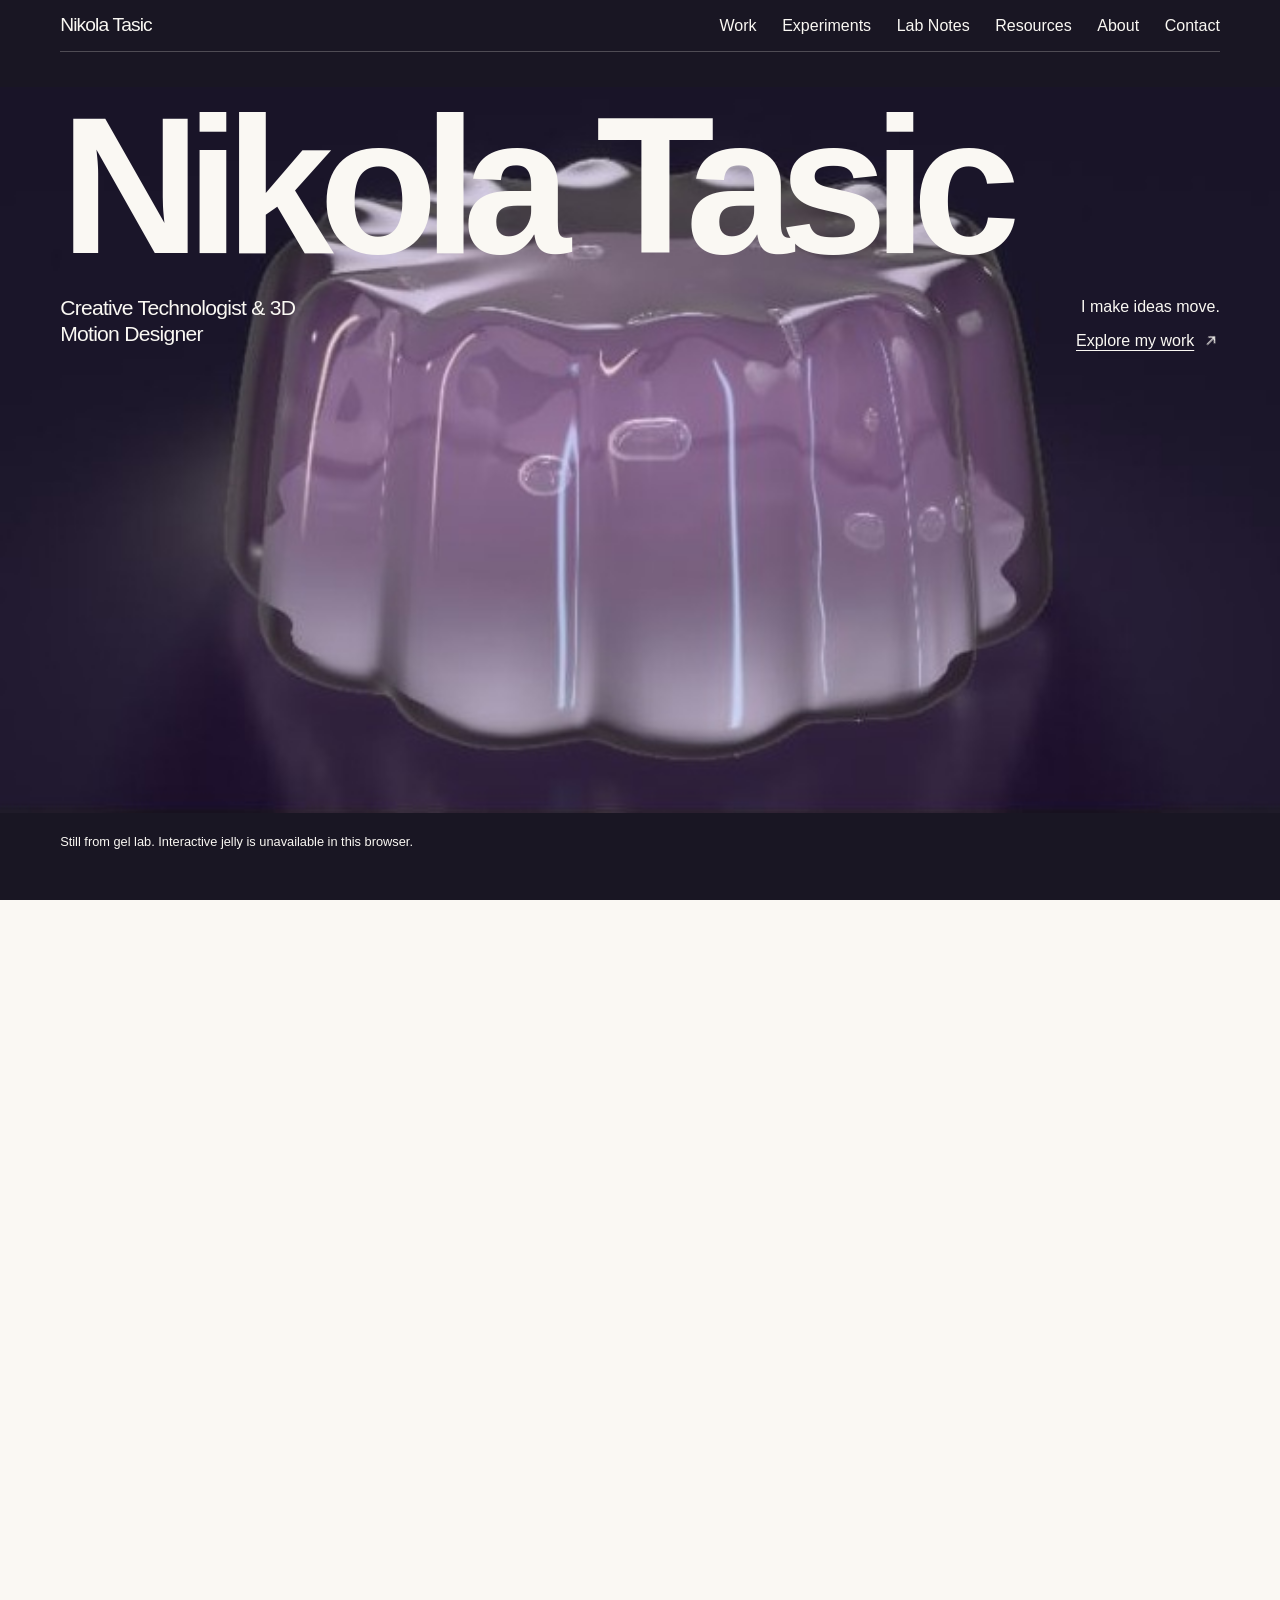
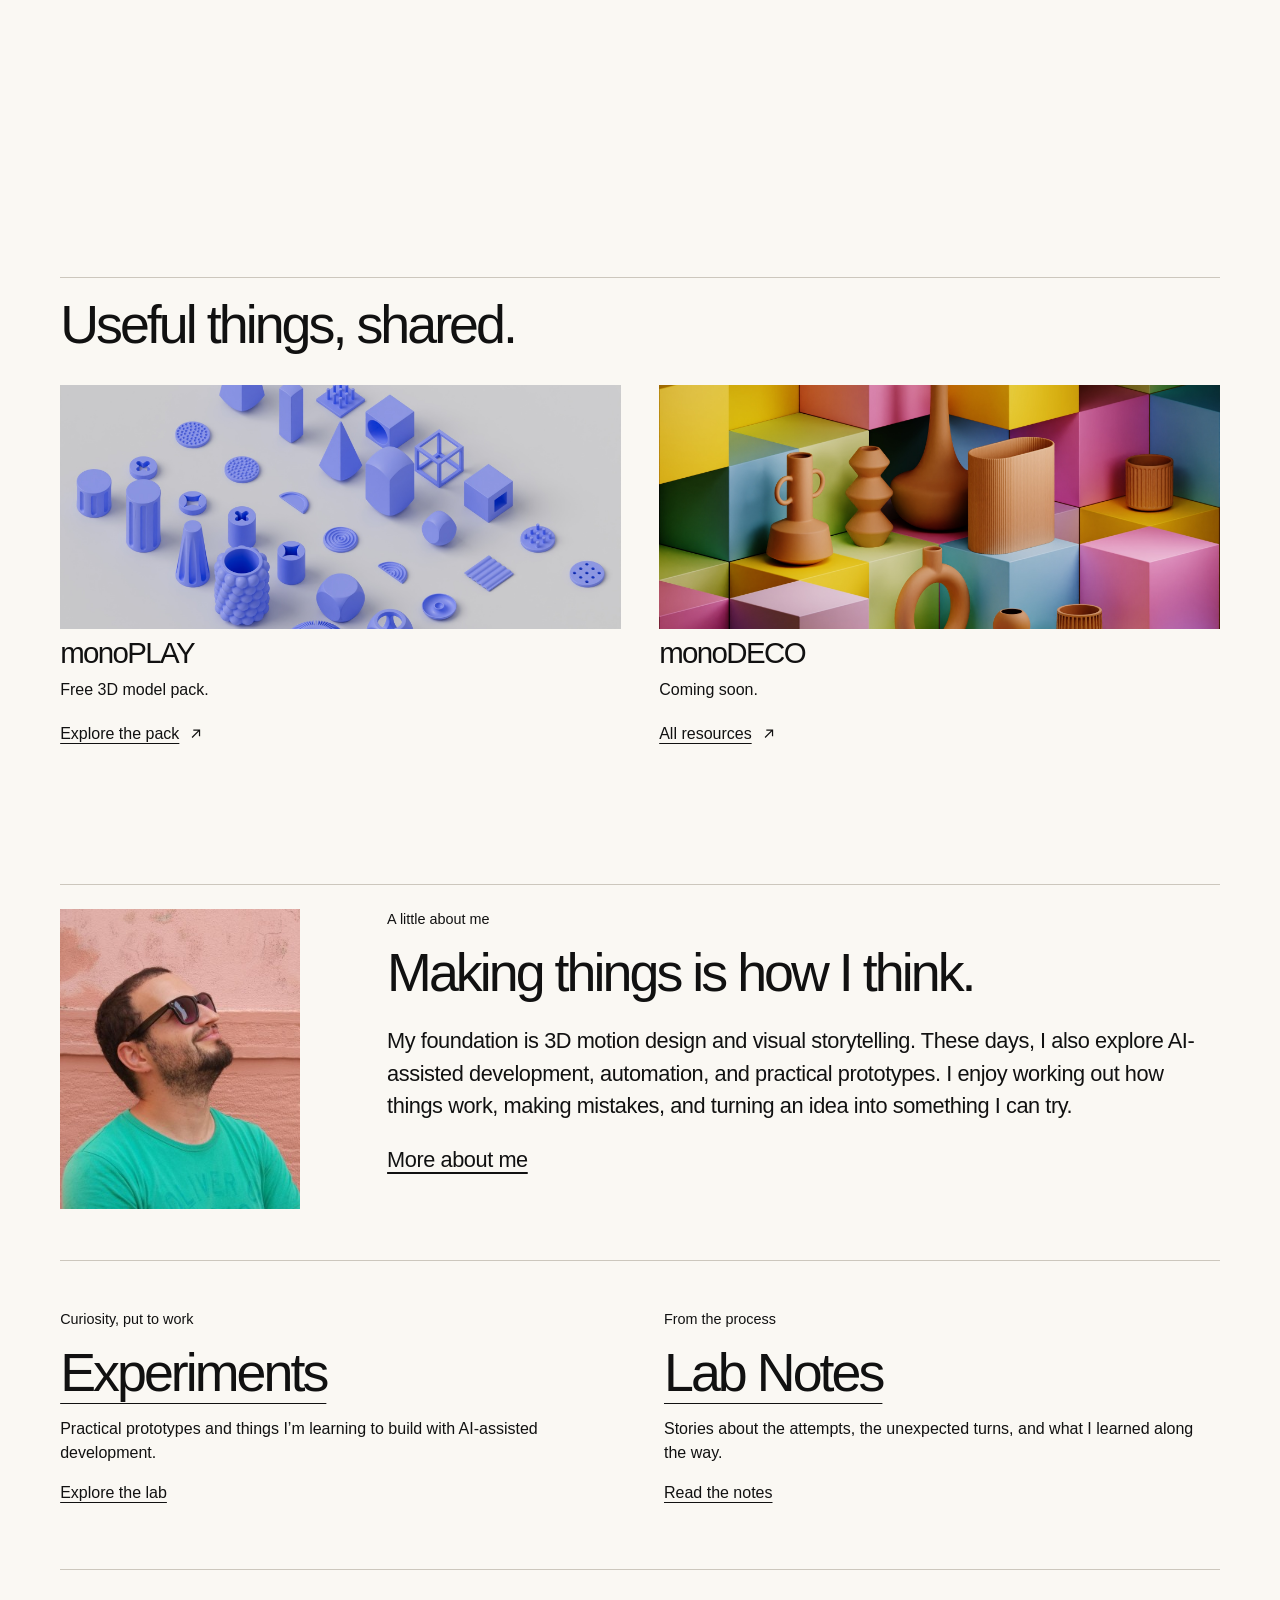
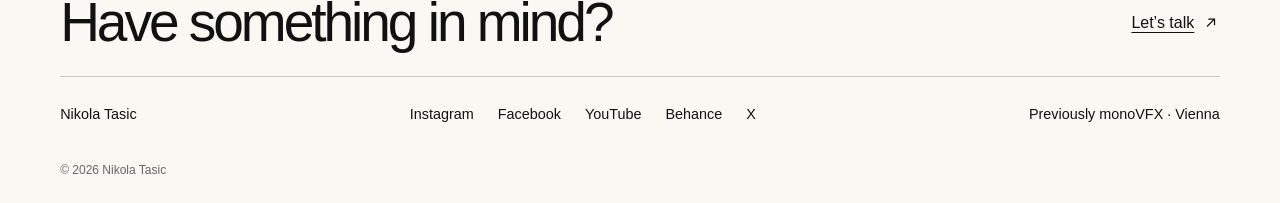
==== index.html @ a37f529b "Initial unpublished personal website preview" ====
<!DOCTYPE html><html lang="en"><head><meta name="robots" content="noindex,nofollow,noarchive"><meta charset="UTF-8"><meta name="viewport" content="width=device-width"><meta name="description" content="Nikola Tasic combines 3D motion design with creative technology, AI-assisted experiments, and useful tools. Previously monoVFX."><meta name="generator" content="Astro v7.1.6"><meta name="theme-color" content="#faf8f3"><link rel="icon" href="/favicon.svg" type="image/svg+xml"><meta property="og:title" content="Nikola Tasic — Creative Technologist &amp; 3D Motion Designer"><meta property="og:description" content="Nikola Tasic combines 3D motion design with creative technology, AI-assisted experiments, and useful tools. Previously monoVFX."><meta property="og:type" content="website"><meta property="og:site_name" content="Nikola Tasic"><meta name="twitter:card" content="summary"><title>Nikola Tasic — Creative Technologist &amp; 3D Motion Designer</title><link rel="stylesheet" href="/_astro/BaseLayout.BjrDxfSE.css"></head><body><a class="skip-link" href="#main-content">Skip to content</a><header class="site-header site-header--overlay"><a class="site-logo" href="/" aria-label="Nikola Tasic home">Nikola Tasic</a><nav class="desktop-nav" aria-label="Primary navigation"><a href="/projects/">Work</a><a href="/experiments/">Experiments</a><a href="/lab-notes/">Lab Notes</a><a href="/free-stuff/">Resources</a><a href="/about/">About</a><a href="/contact/">Contact</a></nav><details class="mobile-nav"><summary><span>Menu</span><span class="mobile-nav__icon" aria-hidden="true"></span></summary><nav aria-label="Mobile navigation"><a href="/projects/">Work</a><a href="/experiments/">Experiments</a><a href="/lab-notes/">Lab Notes</a><a href="/free-stuff/">Resources</a><a href="/about/">About</a><a href="/contact/">Contact</a></nav></details></header><main id="main-content"><section class="hero hero--light hero--jelly-story" aria-label="Introduction and selected work" data-carousel><div class="hero__slides" aria-live="polite"><article class="jelly-story" data-jelly-story data-slide><div class="jelly-story__frame" data-story-frame><div class="jelly" data-jelly data-state="waiting" data-shape="fluted" data-color="lilac"><div class="jelly__stage" data-jelly-stage><img class="jelly__poster" src="/jelly/fluted-poster.jpg" width="960" height="540" alt="Translucent lilac fluted jelly with air bubbles from my gel lab experiment"><canvas tabindex="0" role="group" aria-label="Interactive jelly. Drag the jelly to stretch; drag the background to rotate. Arrow keys rotate, W wobbles, R resets." aria-describedby="jelly-instructions"></canvas><p class="jelly__caption" aria-hidden="true">Soft studies <span>01 / <span data-jelly-name>Fluted</span></span></p><p class="jelly__hint" id="jelly-instructions">Pull to stretch. Let go to wobble.</p><p class="jelly__loading" data-jelly-loading>Preparing something soft…</p></div><p class="jelly__availability" data-jelly-availability hidden>Still from gel lab. Interactive jelly is unavailable in this browser.</p><div class="jelly__toolbar" data-jelly-toolbar hidden><div class="jelly__shapes" role="group" aria-label="Jelly shape"><span class="jelly__label">Shape</span><div><button type="button" data-jelly-shape="fluted" aria-label="Fluted jelly shape" aria-pressed="true">Fluted</button><button type="button" data-jelly-shape="bloom" aria-label="Bloom jelly shape" aria-pressed="false">Bloom</button><button type="button" data-jelly-shape="dome" aria-label="Dome jelly shape" aria-pressed="false">Dome</button><button type="button" data-jelly-shape="pillow" aria-label="Pillow jelly shape" aria-pressed="false">Pillow</button><button type="button" data-jelly-shape="pebble" aria-label="Pebble jelly shape" aria-pressed="false">Pebble</button><button type="button" data-jelly-shape="twist" aria-label="Twist jelly shape" aria-pressed="false">Twist</button></div></div><div class="jelly__colors" role="group" aria-label="Jelly color"><span class="jelly__label">Color <span data-jelly-color-name>Lilac</span></span><div><button type="button" data-jelly-color="lilac" title="Lilac" aria-label="Lilac jelly color" aria-pressed="true"><span style="--jelly-color:#b49ad8" aria-hidden="true"></span></button><button type="button" data-jelly-color="apricot" title="Apricot" aria-label="Apricot jelly color" aria-pressed="false"><span style="--jelly-color:#f7b58b" aria-hidden="true"></span></button><button type="button" data-jelly-color="mint" title="Mint" aria-label="Mint jelly color" aria-pressed="false"><span style="--jelly-color:#8bd3b0" aria-hidden="true"></span></button><button type="button" data-jelly-color="rose" title="Rose" aria-label="Rose jelly color" aria-pressed="false"><span style="--jelly-color:#e999b3" aria-hidden="true"></span></button><button type="button" data-jelly-color="cobalt" title="Cobalt" aria-label="Cobalt jelly color" aria-pressed="false"><span style="--jelly-color:#7699ed" aria-hidden="true"></span></button><button type="button" data-jelly-color="amber" title="Amber" aria-label="Amber jelly color" aria-pressed="false"><span style="--jelly-color:#e7bd66" aria-hidden="true"></span></button><button type="button" data-jelly-color="aqua" title="Aqua" aria-label="Aqua jelly color" aria-pressed="false"><span style="--jelly-color:#76cdd7" aria-hidden="true"></span></button><button type="button" data-jelly-color="pearl" title="Pearl" aria-label="Pearl jelly color" aria-pressed="false"><span style="--jelly-color:#e4ddd2" aria-hidden="true"></span></button></div></div><div class="jelly__actions" role="group" aria-label="Jelly movement"><button type="button" data-jelly-wobble>Wobble <span aria-hidden="true">↝</span></button><button type="button" data-jelly-reset>Reset</button></div></div><p class="visually-hidden" role="status" aria-live="polite" data-jelly-status>Loading the interactive jelly study.</p><noscript><p class="jelly__fallback-note">A still from my gel lab. Enable JavaScript to play with the jelly.</p></noscript></div><script type="module" src="/_astro/HeroJelly.astro_astro_type_script_index_0_lang.C4QUhvl6.js"></script><div class="jelly-story__opening" data-story-opening><h1>Nikola Tasic</h1><div class="jelly-story__introduction"><p>Creative Technologist &amp; 3D Motion Designer</p><div><p>I make ideas move.</p><a class="button-link button-link--text" href="/projects/"><span>Explore my work</span><svg aria-hidden="true" viewBox="0 0 20 20"><path d="M4 10h11M11 5l5 5-5 5"></path></svg></a></div></div></div><p class="jelly-story__cue" aria-hidden="true">Pull to stretch <span>Scroll to explore ↓</span></p><div class="jelly-story__dock" data-story-dock aria-hidden="true"></div><div class="jelly-story__description" data-story-description id="jelly-experiment"><p class="eyebrow">01 / Selected experiment</p><h2>gel lab.</h2><p class="jelly-story__body">A browser experiment in soft-body physics, translucent materials and light. Pull the surface and let it settle. Six shapes, eight colors, and a little room to play.</p><p class="jelly-story__details">6 shapes <span>8 colors</span> <span>Made to be played with</span></p></div></div></article><script type="module">var e=e=>Math.max(0,Math.min(1,e)),t=(e,t,n)=>e+(t-e)*n;function n(){document.querySelectorAll(`[data-jelly-story]`).forEach(n=>{let r=n.querySelector(`[data-story-frame]`),i=n.querySelector(`[data-story-dock]`),a=n.querySelector(`[data-story-opening]`),o=n.querySelector(`[data-story-description]`),s=n.querySelector(`[data-jelly-toolbar]`);if(!r||!i||!a||!o||!s)return;let c=matchMedia(`(prefers-reduced-motion: reduce)`),l=new AbortController,u=0,d=()=>{u=0;let l=!c.matches;if(n.dataset.scrollStory=l?`on`:`off`,!l){n.removeAttribute(`style`),a.inert=!1,o.inert=!1,s.inert=!1,n.dataset.progress=`0.000`;return}let d=r.clientWidth,f=r.clientHeight;if(!d||!f)return;let p=e(-n.getBoundingClientRect().top/Math.max(1,n.offsetHeight-f)),m=p*p*(3-2*p),h=i.getBoundingClientRect(),g=r.getBoundingClientRect(),_=h.width/d,v=Math.max(0,(f-h.height/_)/2),y=Math.min(h.height,f*_),b=h.left-g.left,x=h.top-g.top+(h.height-y)/2-v*_;n.style.setProperty(`--story-x`,`${b*m}px`),n.style.setProperty(`--story-y`,`${x*m}px`),n.style.setProperty(`--story-scale`,String(t(1,_,m))),n.style.setProperty(`--story-crop`,`${v*m}px`),n.style.setProperty(`--story-opening`,String(e(1-p*3))),n.style.setProperty(`--story-copy`,String(e((p-.76)/.2)));let S=p<.2?1-p/.2:e((p-.78)/.22);n.style.setProperty(`--story-controls`,String(S)),n.style.setProperty(`--story-ui`,p>.7?`#111111`:`#faf8f3`);let C=Math.max(0,h.left-g.left),w=d-2*C;n.style.setProperty(`--story-controls-x`,`${C}px`),n.style.setProperty(`--story-controls-width`,`${t(w,h.width,m)}px`);let T=s.offsetHeight||72,E=h.top-g.top+y+14;n.style.setProperty(`--story-controls-y`,`${t(f-T-20,E,m)}px`),n.style.setProperty(`--story-note-y`,`${t(f-80,E,m)}px`),a.inert=p>.28,o.inert=p<.94,s.inert=S<.15,n.dataset.progress=p.toFixed(3)},f=()=>{u||=requestAnimationFrame(d)};addEventListener(`scroll`,f,{passive:!0,signal:l.signal}),addEventListener(`resize`,f,{passive:!0,signal:l.signal}),c.addEventListener(`change`,f,{signal:l.signal});let p=new ResizeObserver(f);p.observe(s),p.observe(r),addEventListener(`pagehide`,()=>{cancelAnimationFrame(u),p.disconnect(),l.abort()},{once:!0}),d()})}n();</script></div></section><script type="module">document.querySelectorAll(`[data-carousel]`).forEach(e=>{let t=[...e.querySelectorAll(`[data-slide]`)],n=e.querySelector(`[data-current]`),r=0,i=e=>{r=(e+t.length)%t.length,t.forEach((e,t)=>{e.hidden=t!==r}),n&&(n.textContent=String(r+1))};e.querySelector(`[data-prev]`)?.addEventListener(`click`,()=>i(r-1)),e.querySelector(`[data-next]`)?.addEventListener(`click`,()=>i(r+1))});</script><section class="section-frame section-frame--standard surface-default modular-grid-section" aria-labelledby="grid-useful-things-shared-"><div class="section-inner section-inner--wide"><header class="section-heading reveal"><div><h2 id="grid-useful-things-shared-">Useful things, shared.</h2></div></header><div class="modular-grid modular-grid--two_equal"><div class="modular-grid__column reveal" data-column="1"><figure class="module module-image ratio-landscape"><img src="/uploads/monovfx/monoplay-index.jpg" alt="Blue monoPLAY 3D objects arranged on a light background" loading="lazy" decoding="async"></figure><div class="module module-heading align-left"><h3>monoPLAY</h3></div><div class="module rich-text"><p>Free 3D model pack.</p>
</div><div class="module module-button"><a class="button-link button-link--text" href="/monoplay/"><span>Explore the pack</span><svg aria-hidden="true" viewBox="0 0 20 20"><path d="M4 10h11M11 5l5 5-5 5"></path></svg></a></div></div><div class="modular-grid__column reveal" data-column="2"><figure class="module module-image ratio-landscape"><img src="/uploads/monovfx/monodeco-hero.jpg" alt="Colorful monoDECO vessels arranged on geometric blocks" loading="lazy" decoding="async"></figure><div class="module module-heading align-left"><h3>monoDECO</h3></div><div class="module rich-text"><p>Coming soon.</p>
</div><div class="module module-button"><a class="button-link button-link--text" href="/free-stuff/"><span>All resources</span><svg aria-hidden="true" viewBox="0 0 20 20"><path d="M4 10h11M11 5l5 5-5 5"></path></svg></a></div></div></div></div></section><section class="section-frame section-frame--small surface-default text-image text-image--left" aria-labelledby="text-image-making-things-is-how-i-think-"><div class="section-inner section-inner--wide"><div class="text-image__media reveal"><img src="/uploads/monovfx/nikola-tasic.jpg" alt="Nikola Tasic in sunglasses and a green shirt" loading="lazy" decoding="async"></div><div class="text-image__copy reveal"><p class="eyebrow">A little about me</p><h2 id="text-image-making-things-is-how-i-think-">Making things is how I think.</h2><div class="rich-text rich-text--large"><p>My foundation is 3D motion design and visual storytelling. These days, I also explore AI-assisted development, automation, and practical prototypes. I enjoy working out how things work, making mistakes, and turning an idea into something I can try.</p>
<p><a href="/about/">More about me</a></p>
</div></div></div></section><section class="home-lab" aria-label="Experiments and writing"><div><p class="eyebrow">Curiosity, put to work</p><h2><a href="/experiments/">Experiments</a></h2><p>Practical prototypes and things I’m learning to build with AI-assisted development.</p><a class="text-link" href="/experiments/">Explore the lab</a></div><div><p class="eyebrow">From the process</p><h2><a href="/lab-notes/">Lab Notes</a></h2><p>Stories about the attempts, the unexpected turns, and what I learned along the way.</p><a class="text-link" href="/lab-notes/">Read the notes</a></div></section></main><footer class="site-footer"><div class="site-footer__invitation"><h2>Have something in mind?</h2><a class="button-link button-link--text" href="/contact/"><span>Let’s talk</span><svg aria-hidden="true" viewBox="0 0 20 20"><path d="M4 10h11M11 5l5 5-5 5"></path></svg></a></div><div class="site-footer__main"><a class="site-footer__mark" href="/">Nikola Tasic</a><nav class="social-links social-links--compact" aria-label="Social media"><a href="https://www.instagram.com/monovfx/" target="_blank" rel="noreferrer" aria-label="Instagram" title="Instagram"><svg viewBox="0 0 24 24" aria-hidden="true"><path d="M7.0301.084c-1.2768.0602-2.1487.264-2.911.5634-.7888.3075-1.4575.72-2.1228 1.3877-.6652.6677-1.075 1.3368-1.3802 2.127-.2954.7638-.4956 1.6365-.552 2.914-.0564 1.2775-.0689 1.6882-.0626 4.947.0062 3.2586.0206 3.6671.0825 4.9473.061 1.2765.264 2.1482.5635 2.9107.308.7889.72 1.4573 1.388 2.1228.6679.6655 1.3365 1.0743 2.1285 1.38.7632.295 1.6361.4961 2.9134.552 1.2773.056 1.6884.069 4.9462.0627 3.2578-.0062 3.668-.0207 4.9478-.0814 1.28-.0607 2.147-.2652 2.9098-.5633.7889-.3086 1.4578-.72 2.1228-1.3881.665-.6682 1.0745-1.3378 1.3795-2.1284.2957-.7632.4966-1.636.552-2.9124.056-1.2809.0692-1.6898.063-4.948-.0063-3.2583-.021-3.6668-.0817-4.9465-.0607-1.2797-.264-2.1487-.5633-2.9117-.3084-.7889-.72-1.4568-1.3876-2.1228C21.2982 1.33 20.628.9208 19.8378.6165 19.074.321 18.2017.1197 16.9244.0645 15.6471.0093 15.236-.005 11.977.0014 8.718.0076 8.31.0215 7.0301.0839m.1402 21.6932c-1.17-.0509-1.8053-.2453-2.2287-.408-.5606-.216-.96-.4771-1.3819-.895-.422-.4178-.6811-.8186-.9-1.378-.1644-.4234-.3624-1.058-.4171-2.228-.0595-1.2645-.072-1.6442-.079-4.848-.007-3.2037.0053-3.583.0607-4.848.05-1.169.2456-1.805.408-2.2282.216-.5613.4762-.96.895-1.3816.4188-.4217.8184-.6814 1.3783-.9003.423-.1651 1.0575-.3614 2.227-.4171 1.2655-.06 1.6447-.072 4.848-.079 3.2033-.007 3.5835.005 4.8495.0608 1.169.0508 1.8053.2445 2.228.408.5608.216.96.4754 1.3816.895.4217.4194.6816.8176.9005 1.3787.1653.4217.3617 1.056.4169 2.2263.0602 1.2655.0739 1.645.0796 4.848.0058 3.203-.0055 3.5834-.061 4.848-.051 1.17-.245 1.8055-.408 2.2294-.216.5604-.4763.96-.8954 1.3814-.419.4215-.8181.6811-1.3783.9-.4224.1649-1.0577.3617-2.2262.4174-1.2656.0595-1.6448.072-4.8493.079-3.2045.007-3.5825-.006-4.848-.0608M16.953 5.5864A1.44 1.44 0 1 0 18.39 4.144a1.44 1.44 0 0 0-1.437 1.4424M5.8385 12.012c.0067 3.4032 2.7706 6.1557 6.173 6.1493 3.4026-.0065 6.157-2.7701 6.1506-6.1733-.0065-3.4032-2.771-6.1565-6.174-6.1498-3.403.0067-6.156 2.771-6.1496 6.1738M8 12.0077a4 4 0 1 1 4.008 3.9921A3.9996 3.9996 0 0 1 8 12.0077"></path></svg><span>Instagram</span></a><a href="https://www.facebook.com/monovfx/" target="_blank" rel="noreferrer" aria-label="Facebook" title="Facebook"><svg viewBox="0 0 24 24" aria-hidden="true"><path d="M9.101 23.691v-7.98H6.627v-3.667h2.474v-1.58c0-4.085 1.848-5.978 5.858-5.978.401 0 .955.042 1.468.103a8.68 8.68 0 0 1 1.141.195v3.325a8.623 8.623 0 0 0-.653-.036 26.805 26.805 0 0 0-.733-.009c-.707 0-1.259.096-1.675.309a1.686 1.686 0 0 0-.679.622c-.258.42-.374.995-.374 1.752v1.297h3.919l-.386 2.103-.287 1.564h-3.246v8.245C19.396 23.238 24 18.179 24 12.044c0-6.627-5.373-12-12-12s-12 5.373-12 12c0 5.628 3.874 10.35 9.101 11.647Z"></path></svg><span>Facebook</span></a><a href="https://www.youtube.com/user/monovfx/" target="_blank" rel="noreferrer" aria-label="YouTube" title="YouTube"><svg viewBox="0 0 24 24" aria-hidden="true"><path d="M23.498 6.186a3.016 3.016 0 0 0-2.122-2.136C19.505 3.545 12 3.545 12 3.545s-7.505 0-9.377.505A3.017 3.017 0 0 0 .502 6.186C0 8.07 0 12 0 12s0 3.93.502 5.814a3.016 3.016 0 0 0 2.122 2.136c1.871.505 9.376.505 9.376.505s7.505 0 9.377-.505a3.015 3.015 0 0 0 2.122-2.136C24 15.93 24 12 24 12s0-3.93-.502-5.814zM9.545 15.568V8.432L15.818 12l-6.273 3.568z"></path></svg><span>YouTube</span></a><a href="https://www.behance.net/monovfx" target="_blank" rel="noreferrer" aria-label="Behance" title="Behance"><svg viewBox="0 0 24 24" aria-hidden="true"><path d="M16.969 16.927a2.561 2.561 0 0 0 1.901.677 2.501 2.501 0 0 0 1.531-.475c.362-.235.636-.584.779-.99h2.585a5.091 5.091 0 0 1-1.9 2.896 5.292 5.292 0 0 1-3.091.88 5.839 5.839 0 0 1-2.284-.433 4.871 4.871 0 0 1-1.723-1.211 5.657 5.657 0 0 1-1.08-1.874 7.057 7.057 0 0 1-.383-2.393c-.005-.8.129-1.595.396-2.349a5.313 5.313 0 0 1 5.088-3.604 4.87 4.87 0 0 1 2.376.563c.661.362 1.231.87 1.668 1.485a6.2 6.2 0 0 1 .943 2.133c.194.821.263 1.666.205 2.508h-7.699c-.063.79.184 1.574.688 2.187ZM6.947 4.084a8.065 8.065 0 0 1 1.928.198 4.29 4.29 0 0 1 1.49.638c.418.303.748.711.958 1.182.241.579.357 1.203.341 1.83a3.506 3.506 0 0 1-.506 1.961 3.726 3.726 0 0 1-1.503 1.287 3.588 3.588 0 0 1 2.027 1.437c.464.747.697 1.615.67 2.494a4.593 4.593 0 0 1-.423 2.032 3.945 3.945 0 0 1-1.163 1.413 5.114 5.114 0 0 1-1.683.807 7.135 7.135 0 0 1-1.928.259H0V4.084h6.947Zm-.235 12.9c.308.004.616-.029.916-.099a2.18 2.18 0 0 0 .766-.332c.228-.158.411-.371.534-.619.142-.317.208-.663.191-1.009a2.08 2.08 0 0 0-.642-1.715 2.618 2.618 0 0 0-1.696-.505h-3.54v4.279h3.471Zm13.635-5.967a2.13 2.13 0 0 0-1.654-.619 2.336 2.336 0 0 0-1.163.259 2.474 2.474 0 0 0-.738.62 2.359 2.359 0 0 0-.396.792c-.074.239-.12.485-.137.734h4.769a3.239 3.239 0 0 0-.679-1.785l-.002-.001Zm-13.813-.648a2.254 2.254 0 0 0 1.423-.433c.399-.355.607-.88.56-1.413a1.916 1.916 0 0 0-.178-.891 1.298 1.298 0 0 0-.495-.533 1.851 1.851 0 0 0-.711-.274 3.966 3.966 0 0 0-.835-.073H3.241v3.631h3.293v-.014ZM21.62 5.122h-5.976v1.527h5.976V5.122Z"></path></svg><span>Behance</span></a><a href="https://twitter.com/monovfx" target="_blank" rel="noreferrer" aria-label="X" title="X"><svg viewBox="0 0 24 24" aria-hidden="true"><path d="M14.234 10.162 22.977 0h-2.072l-7.591 8.824L7.251 0H.258l9.168 13.343L.258 24H2.33l8.016-9.318L16.749 24h6.993zm-2.837 3.299-.929-1.329L3.076 1.56h3.182l5.965 8.532.929 1.329 7.754 11.09h-3.182z"></path></svg><span>X</span></a></nav><p>Previously monoVFX · Vienna</p></div><p class="site-footer__credit">© 2026 Nikola Tasic</p></footer><script type="module">var e=window.matchMedia(`(prefers-reduced-motion: reduce)`).matches,t=[...document.querySelectorAll(`.reveal`)];if(e)t.forEach(e=>e.classList.add(`is-visible`));else{let e=new IntersectionObserver(t=>{t.forEach(t=>{t.isIntersecting&&(t.target.classList.add(`is-visible`),e.unobserve(t.target))})},{rootMargin:`0px 0px -8% 0px`,threshold:.12});t.forEach(t=>e.observe(t))}</script></body></html>
---- _astro/BaseLayout.BjrDxfSE.css ----
:root{--ink:#111;--paper:#faf8f3;--soft:#f0ede6;--line:#ccc7bd;--blue:#111;--blue-deep:#191919;--sky:#496a8a;--charcoal:#191919;--charcoal-deep:#111;--gutter:clamp(1.25rem, 4.7vw, 5.5rem);--wide:100rem;--contained:80rem;--header-height:3.25rem;--font-display:Arial, Helvetica, sans-serif;--font-body:Arial, Helvetica, sans-serif}*,:before,:after{box-sizing:border-box}html{color:var(--ink);background:var(--paper);font-family:var(--font-body);scroll-behavior:smooth}body{background:var(--paper);min-width:20rem;margin:0;font-size:1rem;line-height:1.5}main{overflow:clip}img,svg{max-width:100%;display:block}img{width:100%}a{color:inherit;text-underline-offset:.22em;text-decoration-thickness:1px}button,input,textarea{font:inherit}button,summary,a{-webkit-tap-highlight-color:transparent}:focus-visible{outline:2px solid var(--sky);outline-offset:5px}::selection{color:#fff;background:#333}h1,h2,h3,p,figure,blockquote,dl,dd{margin:0}h1,h2,h3{color:inherit;font-family:var(--font-display);letter-spacing:-.055em;font-weight:400;line-height:1.04}h1{font-size:clamp(3rem,7vw,7.5rem)}h2{font-size:clamp(2.2rem,4.2vw,4.5rem)}h3{font-size:clamp(1.5rem,2.3vw,2.5rem)}.eyebrow{color:inherit;letter-spacing:0;font-size:.9rem;font-weight:400;line-height:1.4}.visually-hidden{clip:rect(0,0,0,0)!important;white-space:nowrap!important;border:0!important;width:1px!important;height:1px!important;padding:0!important;position:absolute!important;overflow:hidden!important}.skip-link{z-index:100;color:#fff;background:var(--ink);padding:.65rem 1rem;position:fixed;top:.75rem;left:.75rem;transform:translateY(-160%)}.skip-link:focus{transform:translateY(0)}.site-header{z-index:20;min-height:var(--header-height);margin-inline:var(--gutter);border-bottom:1px solid var(--line);justify-content:space-between;align-items:center;display:flex;position:relative}.site-logo{letter-spacing:-.045em;white-space:nowrap;font-size:1.2rem;text-decoration:none}.desktop-nav{gap:clamp(1rem,2vw,2.5rem);display:flex}.desktop-nav a{font-size:1rem;text-decoration:none;position:relative}.desktop-nav a:after{content:"";transform-origin:0;background:currentColor;height:1px;transition:transform .18s;position:absolute;bottom:-.2rem;left:0;right:0;transform:scaleX(0)}.desktop-nav a:hover:after,.desktop-nav a[aria-current]:after{transform:scaleX(1)}.mobile-nav{display:none}.button-link{min-height:2.75rem;color:inherit;align-items:center;gap:.5rem;font-size:1rem;text-decoration:underline;display:inline-flex}.button-link svg{fill:none;stroke:currentColor;stroke-width:1.4px;width:1.1rem;height:1.1rem;transition:transform .18s;transform:rotate(-45deg)}.button-link:hover svg{transform:translate(2px,-2px)rotate(-45deg)}.button-link--primary,.button-link--secondary{border:1px solid;padding:.65rem 1rem;text-decoration:none}.button-link--primary:hover,.button-link--secondary:hover{color:var(--paper);background:var(--ink)}.text-link{text-decoration:underline}.hero{padding:1.5rem var(--gutter) 0}.hero--dark{color:#fff;background:var(--charcoal)}.hero__slide[hidden]{display:none}.hero+.modular-grid-section{padding-block:4rem 2rem}.hero h1,.hero__title{letter-spacing:-.075em;white-space:nowrap;font-size:clamp(4rem,18.2vw,19.5rem);font-weight:700;line-height:.93;animation:.65s both name-in}.hero__intro{grid-template-columns:1.2fr .8fr;align-items:start;gap:2rem;margin-block:1.65rem 2.5rem;display:grid}.hero__occupation{letter-spacing:-.045em;max-width:29ch;font-size:clamp(1.4rem,2.65vw,2.75rem);line-height:1.2}.hero__description{max-width:36rem;font-size:1.125rem;line-height:1.5}.hero__actions{flex-wrap:wrap;gap:.7rem 1.5rem;margin-top:.5rem;display:flex}.hero__work-heading{border-top:1px solid var(--line);justify-content:space-between;padding-block:.7rem;font-size:.9rem;display:flex}.hero__image-link{display:block;overflow:hidden}.hero__work img{aspect-ratio:3.15;object-fit:contain;background:#eceeed;height:auto;transition:transform .7s cubic-bezier(.2,.6,.2,1)}.hero__image-link:hover img{transform:scale(1.025)}.hero__work figcaption{padding-top:.75rem;font-size:.95rem}.hero__controls{justify-content:end;align-items:center;gap:1.5rem;padding-top:1rem;display:flex}.hero__controls button{color:inherit;cursor:pointer;background:0 0;border:0;padding:.5rem 0;text-decoration:underline}@keyframes name-in{0%{transform:translateY(12px)}to{transform:translateY(0)}}.section-frame{position:relative}.section-frame--small{padding-block:clamp(2rem,4vw,4rem)}.section-frame--standard{padding-block:clamp(3rem,6vw,6rem)}.section-frame--large{padding-block:clamp(4rem,7vw,8rem)}.section-inner{width:min(100% - 2 * var(--gutter), var(--wide));margin-inline:auto}.section-inner--contained{max-width:var(--contained)}.section-inner--full{width:100%;max-width:none}.surface-default{background:var(--paper)}.surface-muted{background:var(--soft)}.surface-accent,.surface-dark{color:var(--paper);background:var(--charcoal)}.section-heading{border-top:1px solid var(--line);grid-template-columns:1fr auto;align-items:end;gap:2rem;margin-bottom:2rem;padding-top:1.2rem;display:grid}.section-heading .eyebrow{margin-bottom:.65rem}.section-heading>p{max-width:36rem}.text-image .section-inner{border-top:1px solid var(--line);grid-template-columns:.24fr .76fr;align-items:start;gap:clamp(2rem,5vw,6rem);padding-top:1.5rem;display:grid}.text-image--right .text-image__media{order:2}.text-image--right .section-inner{grid-template-columns:1.5fr 1fr}.text-image__media img{aspect-ratio:4/5;object-fit:cover;max-width:15rem}.text-image--right .text-image__media img{max-width:none}.text-image__copy .eyebrow{margin-bottom:1rem}.text-image__copy h2{max-width:24ch;margin-bottom:1.5rem}.text-image__copy .rich-text{letter-spacing:-.02em;max-width:52rem;font-size:clamp(1.1rem,1.7vw,1.7rem);line-height:1.5}.rich-text{gap:1rem;display:grid}.rich-text p+p{margin-top:.3rem}.rich-text strong{font-weight:500}.rich-text a{text-decoration:underline}.gallery-grid,.project-grid{grid-template-columns:repeat(2,minmax(0,1fr));gap:clamp(1.25rem,3vw,3rem);display:grid}.gallery-item__image{background:var(--soft);overflow:hidden}.gallery-item img{aspect-ratio:4/3;object-fit:cover}.gallery-item--square img{aspect-ratio:1}.gallery-item--portrait img{aspect-ratio:3/4}.gallery-item figcaption{justify-content:space-between;gap:1rem;padding-top:.7rem;font-size:.9rem;display:flex}.project-card a{text-decoration:none}.project-card__image{background:var(--soft);position:relative;overflow:hidden}.project-card__image img{aspect-ratio:1;object-fit:cover;transition:transform .55s}.project-card a:hover img{transform:scale(1.025)}.project-card__index{display:none}.project-card__meta{justify-content:space-between;gap:1rem;padding-top:1rem;display:flex}.project-card__meta h3{font-size:1.6rem}.project-card__meta p{margin-top:.35rem;font-size:.95rem}.project-card:only-child{grid-column:1/-1}.project-card:only-child .project-card__image img{aspect-ratio:2.3;object-position:center 58%}.cta-section__content{justify-items:start;gap:1.5rem;display:grid}.cta-section__content h2{max-width:20ch}.cta-section__content>p:not(.eyebrow){max-width:40rem}.cta-section.align-center .cta-section__content{text-align:center;justify-items:center}.cta-section.align-right .cta-section__content{text-align:right;justify-items:end}.modular-grid-section>.section-inner>.section-heading{grid-template-columns:1fr}.modular-grid{gap:clamp(1.5rem,3vw,3rem);display:grid}.modular-grid--one_column{grid-template-columns:1fr}.modular-grid--two_equal{grid-template-columns:repeat(2,1fr)}.modular-grid--one_third_two_thirds{grid-template-columns:1fr 2fr}.modular-grid--two_thirds_one_third{grid-template-columns:2fr 1fr}.modular-grid--three_equal{grid-template-columns:repeat(3,1fr)}.modular-grid__column{align-content:start;gap:.6rem;display:grid}.module-heading .eyebrow{margin-bottom:.6rem}.module-heading.align-center{text-align:center}.module-heading.align-right{text-align:right}.module-image img{object-fit:cover}.module-image.ratio-landscape img{aspect-ratio:2.3}.module-image.ratio-square img{aspect-ratio:1}.module-image.ratio-portrait img{aspect-ratio:3/4}.module-image figcaption{margin-top:.6rem;font-size:.9rem}.module-quote blockquote{letter-spacing:-.03em;font-size:clamp(1.5rem,3vw,3rem);line-height:1.2}.module-quote figcaption{margin-top:1rem}.social-links{flex-wrap:wrap;align-items:center;gap:1.5rem;display:flex}.social-links a{align-items:center;gap:.5rem;font-size:.9rem;text-decoration:none;display:inline-flex}.social-links a:hover{text-decoration:underline}.social-links svg{fill:currentColor;width:1rem;height:1rem}.social-links--compact a{min-height:2.75rem}.social-links--compact svg{display:none}.project-intro,.resource-intro{width:min(100% - 2 * var(--gutter), var(--wide));margin-inline:auto;padding-block:clamp(3rem,6vw,6rem)}.project-intro__top{margin-bottom:2.5rem}.project-intro__top .eyebrow{margin-bottom:1rem}.project-intro__media img{object-fit:contain;background:var(--soft);max-height:48rem}.project-intro__meta{grid-template-columns:1fr 1fr;gap:4rem;padding-top:2rem;display:grid}.project-intro__meta dl{gap:.75rem;display:grid}.project-intro__meta dl div{border-bottom:1px solid var(--line);grid-template-columns:7rem 1fr;padding-bottom:.5rem;display:grid}.project-intro__meta dt{font-weight:500}.resource-intro{grid-template-columns:1fr 1.4fr;align-items:center;gap:3rem;display:grid}.resource-intro__copy{justify-items:start;gap:1.5rem;display:grid}.resource-intro__copy h1{font-size:clamp(3rem,5vw,6rem)}.resource-intro>img{aspect-ratio:4/3;object-fit:cover}.resource-index{width:min(100% - 2 * var(--gutter), var(--wide));margin-inline:auto;padding-bottom:5rem}.resource-card{border-top:1px solid var(--line);grid-template-columns:1.3fr 1fr;align-items:center;gap:clamp(2rem,5vw,5rem);padding-block:3rem;display:grid}.resource-card__image{overflow:hidden}.resource-card__image img{aspect-ratio:16/10;object-fit:cover;transition:transform .35s}a.resource-card__image:hover img{transform:scale(1.025)}.resource-card__content{justify-items:start;gap:1rem;display:grid}.resource-card__content h2 a{text-decoration:none}.instructions{width:min(100% - 2 * var(--gutter), var(--wide));margin-inline:auto;padding-block:4rem}.instructions>h2{max-width:24ch;margin-bottom:2rem}.instructions details{border-top:1px solid var(--line);border-bottom:1px solid var(--line)}.instructions summary{cursor:pointer;justify-content:space-between;padding:1.5rem 0;font-size:1.25rem;list-style:none;display:flex}.instructions summary::-webkit-details-marker{display:none}.instructions details[open] summary span{transform:rotate(45deg)}.instructions ol{gap:3rem;margin:0;padding:1rem 0 3rem 1.5rem;display:grid}.instructions li{padding-left:.75rem}.instructions li p{max-width:55rem;margin-bottom:1.2rem}.instructions li img{object-fit:contain;width:auto;max-height:40rem}.contact-content{width:min(100% - 2 * var(--gutter), var(--wide));grid-template-columns:1fr 1fr;gap:clamp(3rem,7vw,7rem);margin-inline:auto;padding-block:clamp(4rem,8vw,8rem);display:grid}.contact-content__intro{align-content:start;gap:1.5rem;display:grid}.contact-content__intro h1{font-size:clamp(3rem,6vw,6rem)}.contact-direct{align-content:center;gap:2rem;display:grid}.contact-direct p{max-width:33rem;font-size:clamp(1.2rem,2vw,1.65rem)}.site-footer{width:min(100% - 2 * var(--gutter), var(--wide));margin-inline:auto;margin-top:1rem}.site-footer__invitation{border-top:1px solid var(--line);justify-content:space-between;align-items:center;gap:2rem;padding-block:1.5rem;display:flex}.site-footer__invitation h2{font-size:clamp(2.2rem,4.3vw,4.8rem)}.site-footer__main{border-top:1px solid var(--line);flex-wrap:wrap;justify-content:space-between;align-items:center;gap:1rem 2rem;padding-block:1rem;font-size:.9rem;display:flex}.site-footer__mark{text-decoration:none}.site-footer__credit{color:#666;padding-block:.5rem 1.5rem;font-size:.75rem}.not-found{min-height:65vh;padding:var(--gutter);text-align:center;place-content:center;gap:2rem;display:grid}.reveal{opacity:1;transform:none}.reveal.is-visible{animation:.55s both section-in}@keyframes section-in{0%{opacity:0;transform:translateY(12px)}to{opacity:1;transform:translateY(0)}}@media (width<=960px){:root{--header-height:4.25rem;--gutter:1.25rem}.desktop-nav{display:none}.mobile-nav{display:block}.mobile-nav summary{cursor:pointer;align-items:center;gap:.65rem;min-height:2.75rem;font-size:.95rem;list-style:none;display:flex}.mobile-nav summary::-webkit-details-marker{display:none}.mobile-nav__icon,.mobile-nav__icon:after{content:"";background:currentColor;width:1.1rem;height:1px;display:block}.mobile-nav__icon:after{transform:translateY(5px)}.mobile-nav nav{background:var(--paper);border-bottom:1px solid var(--line);padding:1rem 0;display:grid;position:absolute;top:100%;left:0;right:0}.mobile-nav nav a{padding:.8rem .25rem;text-decoration:none}.mobile-nav nav a[aria-current]{text-decoration:underline}.hero{padding-top:1.75rem}.hero h1,.hero__title{letter-spacing:-.07em;font-size:16.5vw}.hero__intro{grid-template-columns:1fr;gap:1.25rem;margin-block:1.5rem 2rem}.hero__occupation{max-width:23ch;font-size:clamp(1.35rem,5.9vw,2.5rem)}.hero__description{max-width:33ch;font-size:1rem}.hero__work img{aspect-ratio:4/5;object-position:center}.hero__work figcaption{max-width:31ch;font-size:.85rem}.section-heading{grid-template-columns:1fr;gap:1rem}.text-image .section-inner,.text-image--right .section-inner,.project-intro__meta,.resource-intro,.resource-card,.contact-content{grid-template-columns:1fr}.text-image__media{width:7rem}.text-image--right .text-image__media{order:-1;width:min(100%,20rem)}.text-image__copy .rich-text{font-size:1.15rem}.gallery-grid,.project-grid{grid-template-columns:1fr}.project-card:only-child .project-card__image img{aspect-ratio:4/3}.modular-grid--two_equal,.modular-grid--one_third_two_thirds,.modular-grid--two_thirds_one_third,.modular-grid--three_equal{grid-template-columns:1fr}.modular-grid{gap:2.5rem}.module-image.ratio-landscape img{aspect-ratio:16/10}.project-intro__meta,.resource-intro{gap:2rem}.resource-card{padding-block:2rem}.site-footer__invitation{flex-direction:column;align-items:start;gap:1rem}.site-footer__main{flex-direction:column;align-items:start;gap:.7rem}.site-footer__main .social-links{gap:1rem}}@media (prefers-reduced-motion:reduce){html{scroll-behavior:auto}*,:before,:after{scroll-behavior:auto!important;transition-duration:.01ms!important;animation-duration:.01ms!important}}.story-index,.story-article,.work-index{width:min(100% - 2 * var(--gutter), var(--wide));margin-inline:auto;padding-block:clamp(3rem,7vw,7rem)}.story-index>header,.work-index>header{max-width:55rem;margin-bottom:4rem}.story-index h1,.work-index h1{margin-block:1rem 1.5rem}.story-index>header>p:last-child,.work-index>header>p:last-child{max-width:40rem;font-size:clamp(1.15rem,2vw,1.55rem)}.story-list{margin:0;padding:0;list-style:none}.story-list li{border-top:1px solid var(--line);grid-template-columns:1fr 2fr;gap:2rem;padding-block:2rem;display:grid}.story-list h2{margin-bottom:1rem;font-size:clamp(1.7rem,3vw,3rem)}.story-list h2 a{text-decoration:none}.story-empty{border-top:1px solid var(--line);max-width:45rem;padding-top:2rem}.story-article{max-width:55rem}.story-article header{gap:1.5rem;margin-bottom:3rem;display:grid}.story-article h1{overflow-wrap:anywhere;font-size:clamp(2.75rem,6vw,6rem)}.story-article .rich-text{max-width:44rem;font-size:1.15rem}.home-lab{width:min(100% - 2 * var(--gutter), var(--wide));border-top:1px solid var(--line);grid-template-columns:1fr 1fr;gap:3rem;margin-inline:auto;padding-block:3rem;display:grid}.home-lab h2{margin-block:1rem}.home-lab p{max-width:37rem;margin-bottom:1rem}.archive-heading{margin-block:5rem 1.5rem;font-size:2rem}@media (width<=760px){.home-lab,.story-list li{grid-template-columns:1fr;gap:1.5rem}}.hero__slide--interactive{height:calc(100svh - var(--header-height) - 1.5rem);grid-template-rows:auto minmax(0,1fr);grid-template-columns:1.15fr .85fr;gap:.75rem 3rem;min-height:40rem;max-height:64rem;display:grid}.hero__slide--interactive h1{align-self:start;font-size:clamp(4rem,8.8vw,9rem);line-height:.94}.hero__slide--interactive .hero__intro{margin:0;padding-bottom:.75rem;display:block}.hero__slide--interactive .hero__occupation{max-width:29ch;font-size:clamp(1.25rem,1.7vw,1.65rem)}.hero__slide--interactive .hero__description{max-width:35rem;margin-top:.6rem;font-size:1rem}.hero__slide--interactive .hero__work{flex-direction:column;grid-column:1/-1;min-height:0;display:flex}.hero__slide--interactive .hero__work-heading{flex:none;align-items:center;min-height:2.75rem;padding-block:0}.hero__collection-link{align-items:center;gap:.65rem;min-height:2.75rem;font-size:.8rem;text-decoration:none;display:inline-flex}.hero__collection-link:hover{text-decoration:underline}.hero__collection-link span{transition:transform .18s}.hero__collection-link:hover span{transform:translate(2px,-2px)}.hero__slide--interactive .sculpture{flex:1;min-height:0}.hero__slide--interactive .hero__work figcaption{display:none}.sculpture{background:var(--paper);flex-direction:column;display:flex}.sculpture__stage{cursor:grab;touch-action:pan-y;isolation:isolate;flex:1;width:100%;min-height:15rem;position:relative}.sculpture__stage:after{content:"";z-index:-1;filter:blur(12px);pointer-events:none;background:#302a4321;border-radius:50%;width:9rem;height:.9rem;position:absolute;top:84%;left:calc(50% - 4.5rem)}.sculpture__stage:active{cursor:grabbing}.sculpture__stage canvas{opacity:0;width:100%;height:100%;position:absolute;inset:0}.sculpture__stage .sculpture__fallback{object-fit:contain;aspect-ratio:auto;background:0 0;width:100%;height:100%;position:absolute;inset:0}.sculpture[data-state=ready] canvas{opacity:1}.sculpture[data-state=ready] .sculpture__fallback{visibility:hidden}.sculpture__hint,.sculpture__edition{color:#625f59;pointer-events:none;font-size:.75rem;position:absolute;bottom:1rem}.sculpture__hint{align-items:center;gap:1rem;display:flex;left:0}.sculpture__hint span{font-size:1.2rem}.sculpture__edition{font-variant-numeric:tabular-nums;right:0}.sculpture:not([data-state=ready]) .sculpture__hint,.sculpture:not([data-state=ready]) .sculpture__edition{display:none}.sculpture__toolbar{border-block:1px solid var(--line);justify-content:space-between;align-items:center;gap:.5rem 1.25rem;padding-block:.45rem;display:flex}.sculpture__toolbar[hidden]{display:none}.sculpture__toolbar>div{align-items:center;gap:.5rem;display:flex}.sculpture__toolbar button{color:#716e67;cursor:pointer;background:0 0;border:0;min-width:2.75rem;min-height:2.75rem;padding:.5rem .3rem;font-size:.8rem;position:relative}.sculpture__toolbar button:after{content:"";bottom:.2rem;transform-origin:0;background:currentColor;height:1px;transition:transform .18s;position:absolute;inset-inline:.3rem;transform:scaleX(0)}.sculpture__toolbar button:hover,.sculpture__toolbar button[aria-pressed=true]{color:var(--ink)}.sculpture__toolbar button:hover:after,.sculpture__toolbar button[aria-pressed=true]:after{transform:scaleX(1)}.sculpture__choice-number{color:#716e67;font-variant-numeric:tabular-nums;margin-right:.45rem;font-size:.65rem}.sculpture__finishes button{align-items:center;gap:.4rem;display:flex}.sculpture__swatch{border:1px solid #0002;border-radius:50%;width:.8rem;height:.8rem;display:inline-block}.sculpture__swatch--ink{background:#525b9d}.sculpture__swatch--alloy{background:linear-gradient(135deg,#6c707a,#f0f2f5,#848893)}.sculpture__notice{padding-block:.5rem;font-size:.8rem}.sculpture[data-state=fallback] .sculpture__stage{cursor:auto}@media (width<=960px){.hero__slide--interactive{grid-template-rows:auto auto auto;grid-template-columns:1fr;gap:0;height:auto;min-height:0;max-height:none}.hero__slide--interactive h1{font-size:16.5vw}.hero__slide--interactive .hero__intro{gap:.75rem;margin-block:1rem;padding-bottom:0;display:grid}.hero__slide--interactive .hero__occupation{max-width:26ch;font-size:clamp(1.3rem,5.7vw,2.2rem)}.sculpture__stage{flex:none;height:clamp(16rem,50vw,24rem);min-height:0}.sculpture__toolbar{flex-wrap:wrap;gap:0 .75rem}.sculpture__toolbar .sculpture__choices{border-bottom:1px solid var(--line);justify-content:space-between;width:100%}.sculpture__toolbar .sculpture__finishes{flex:1}.sculpture__toolbar button{font-size:.75rem}}.sculpture__group-label{letter-spacing:.1em;text-transform:uppercase;color:#716e67;margin-right:.25rem;font-size:.6rem}.sculpture__toolbar button[aria-pressed=true]{font-weight:600}.sculpture__toolbar button[aria-pressed=true]:after{height:2px}.sculpture__swatch--chalk{background:#b9ad99}@media (width>=961px){.sculpture[data-state=fallback] .sculpture__stage{flex:none;height:calc(100% - 3.75rem)}}.jelly{flex-direction:column;flex:1;min-height:0;display:flex}.jelly__stage{color:#faf8f3;isolation:isolate;background:#191623;flex:1;min-height:15rem;position:relative;overflow:hidden}.jelly__stage canvas,.jelly__poster{width:100%;height:100%;position:absolute;inset:0}.jelly__stage canvas{opacity:0;touch-action:pan-y;cursor:grab}.jelly__stage.is-grabbing canvas{cursor:grabbing}.jelly__stage .jelly__poster{aspect-ratio:auto;object-fit:contain;background:#191623;width:100%;height:100%}.jelly[data-state=ready] canvas{opacity:1}.jelly[data-state=ready] .jelly__poster{visibility:hidden}.jelly__stage canvas:focus-visible{outline-offset:-5px;outline:2px solid #d6c6ee}.jelly__caption{pointer-events:none;color:#eee6fa;justify-content:space-between;font-size:.75rem;display:flex;position:absolute;inset:1rem 1.25rem auto}.jelly__hint{color:#ddd2e8;pointer-events:none;font-size:.75rem;position:absolute;bottom:1rem;left:1.25rem}.jelly__loading{text-align:right;color:#eee6fa;font-size:.75rem;position:absolute;inset:auto 1.25rem 1rem}.jelly[data-state=fallback] .jelly__hint,.jelly[data-state=waiting] .jelly__hint,.jelly[data-state=loading] .jelly__hint,.jelly[data-state=fallback] .jelly__loading{display:none}.jelly__availability{color:#625f59;flex:none;padding-block:.65rem;font-size:.8rem;line-height:1.5}.jelly__toolbar{border-bottom:1px solid var(--line);justify-content:space-between;align-items:end;gap:.5rem 1.5rem;padding-block:.35rem;display:flex}.jelly__toolbar[hidden]{display:none}.jelly__toolbar>div>div{align-items:center;display:flex}.jelly__label{text-transform:uppercase;letter-spacing:.1em;color:#716e67;align-items:center;gap:.6rem;font-size:.6rem;display:flex}.jelly__label [data-jelly-color-name]{color:var(--ink);text-transform:none;letter-spacing:0;font-size:.7rem}.jelly__toolbar button{color:#716e67;cursor:pointer;background:0 0;border:0;min-width:2.75rem;min-height:2.75rem;padding:.4rem .65rem;font-size:.8rem;position:relative}.jelly__toolbar button:hover,.jelly__toolbar button[aria-pressed=true]{color:var(--ink)}.jelly__shapes button[aria-pressed=true]{font-weight:600}.jelly__shapes button:after{content:"";bottom:.15rem;background:currentColor;height:2px;transition:transform .16s;position:absolute;inset-inline:.65rem;transform:scaleX(0)}.jelly__shapes button:hover:after,.jelly__shapes button[aria-pressed=true]:after{transform:scaleX(1)}.jelly__colors button{min-width:2.25rem;padding:.4rem .3rem}.jelly__colors button>span{background:var(--jelly-color);border:1px solid #1112;border-radius:50%;width:1.05rem;height:1.05rem;margin:auto;display:block;box-shadow:inset 0 1px 2px #fff6}.jelly__colors button[aria-pressed=true]>span{outline:1px solid var(--ink);outline-offset:4px}.jelly__actions{gap:.25rem;display:flex}.jelly__actions button{white-space:nowrap}.jelly__actions button:first-child{color:var(--ink)}.jelly__toolbar button:disabled{cursor:wait;opacity:.45}.jelly__fallback-note{padding-top:.75rem;font-size:.85rem}@media (width<=1100px) and (width>=961px){.jelly__toolbar{gap:.5rem}.jelly__toolbar button{padding-inline:.35rem;font-size:.75rem}.jelly__colors button{min-width:2rem}}@media (width<=960px){.jelly__stage{flex:none;height:clamp(16rem,50vw,24rem);min-height:0}.jelly__toolbar{flex-wrap:wrap;gap:0}.jelly__shapes{border-bottom:1px solid var(--line);flex-basis:100%;padding-top:.4rem}.jelly__shapes>div{justify-content:space-between}.jelly__toolbar .jelly__shapes button{padding-inline:.25rem;font-size:.7rem}.jelly__colors{flex-basis:100%;justify-content:space-between;align-items:center;display:flex}.jelly__colors .jelly__label,.jelly__colors .jelly__label>span{display:block}.jelly__colors button{min-width:2.15rem}.jelly__actions{border-top:1px solid var(--line);flex-basis:100%;justify-content:end}.jelly__caption{inset-inline:.85rem}.jelly__hint{left:.85rem}}@media (width<=360px){.jelly__colors button{min-width:1.9rem}}@media (prefers-reduced-motion:reduce){.jelly *,.jelly :after{transition:none}}.site-header--overlay{color:var(--paper);border-color:#faf8f33d;position:absolute;top:0;left:0;right:0}.site-header--overlay .mobile-nav nav{color:var(--ink)}.hero.hero--jelly-story{padding:0}.jelly-story{--story-x:0px;--story-y:0px;--story-scale:1;--story-crop:0px;--story-opening:1;--story-copy:1;--story-controls:1;--story-ui:#faf8f3;position:relative}.jelly-story__frame{background:var(--paper);position:relative}.jelly-story .jelly{height:100svh;min-height:36rem;display:block;position:relative}.jelly-story .jelly__stage{transform-origin:0 0;width:100%;height:100%;min-height:0;transform:translate(var(--story-x), var(--story-y)) scale(var(--story-scale));clip-path:inset(var(--story-crop) 0);position:absolute;inset:0}.jelly-story .jelly__poster{transition:none}.jelly-story .jelly__caption,.jelly-story .jelly__hint{display:none}.jelly-story .jelly__loading{inset:auto var(--gutter) 10rem}.jelly-story__opening{z-index:2;top:calc(var(--header-height) + 2.75rem);left:var(--gutter);right:var(--gutter);color:var(--paper);opacity:var(--story-opening);pointer-events:none;position:absolute}.jelly-story__opening h1,.jelly-story__opening .hero__title{letter-spacing:-.075em;font-size:clamp(4.5rem,15.2vw,18rem);font-weight:700;line-height:.92}.jelly-story__introduction{justify-content:space-between;gap:2rem;padding-top:1.25rem;display:flex}.jelly-story__introduction>p{letter-spacing:-.035em;max-width:25ch;font-size:clamp(1.1rem,1.65vw,1.6rem);line-height:1.25}.jelly-story__introduction>div{text-align:right;font-size:1rem}.jelly-story__introduction a{pointer-events:auto}.jelly-story__cue{z-index:2;bottom:6.75rem;left:var(--gutter);right:var(--gutter);color:var(--paper);pointer-events:none;opacity:var(--story-opening);justify-content:space-between;font-size:.75rem;display:flex;position:absolute}.jelly-story:has([data-state=fallback]) .jelly-story__cue{display:none}.jelly-story:not([data-scroll-story=on]) .jelly-story__cue{top:calc(100svh - 6.75rem);bottom:auto}.jelly-story__dock{pointer-events:none;visibility:hidden;left:var(--gutter);width:calc((100% - 2 * var(--gutter)) * .56);height:52%;position:absolute;top:18%}.jelly-story__description{padding:4rem var(--gutter);color:var(--ink);position:relative}.jelly-story__description h2{margin-block:.9rem 1.25rem;font-size:clamp(3.5rem,6.6vw,7rem)}.jelly-story__body{max-width:38ch;font-size:1.1rem;line-height:1.6}.jelly-story__details{border-top:1px solid var(--line);color:#625f59;flex-wrap:wrap;gap:.35rem 1.25rem;margin-top:1.75rem;padding-top:.8rem;font-size:.75rem;display:flex}.jelly-story .jelly__toolbar{z-index:3;left:var(--story-controls-x,var(--gutter));top:var(--story-controls-y,auto);width:var(--story-controls-width,calc(100% - 2 * var(--gutter)));color:var(--story-ui);opacity:var(--story-controls);border-color:currentColor;flex-wrap:wrap;gap:0 1.25rem;position:absolute;bottom:auto}.jelly-story:not([data-scroll-story=on]) .jelly__toolbar{top:auto;bottom:1.25rem}.jelly-story .jelly__toolbar button,.jelly-story .jelly__label,.jelly-story .jelly__label [data-jelly-color-name],.jelly-story .jelly__actions button:first-child{color:inherit}.jelly-story .jelly__shapes{border-color:currentColor;flex-basis:auto}.jelly-story .jelly__toolbar button{font-size:.75rem}.jelly-story .jelly__colors button[aria-pressed=true]>span{outline-color:var(--story-ui)}.jelly-story .jelly__availability{z-index:3;left:var(--story-controls-x,var(--gutter));top:var(--story-note-y,auto);width:var(--story-controls-width,calc(100% - 2 * var(--gutter)));color:var(--story-ui);padding-block:.75rem;position:absolute}.jelly-story:not([data-scroll-story=on]) .jelly__availability{top:auto;bottom:1.25rem}.jelly-story[data-scroll-story=on]{height:200svh}.jelly-story[data-scroll-story=on] .jelly-story__frame{height:100svh;min-height:36rem;position:sticky;top:0}.jelly-story[data-scroll-story=on] .jelly{height:100%;min-height:0}.jelly-story[data-scroll-story=on] .jelly-story__description{top:22%;left:64%;right:var(--gutter);opacity:var(--story-copy);padding:0;position:absolute}@media (width<=960px){.jelly-story__opening{top:calc(var(--header-height) + 2rem)}.jelly-story__opening h1{font-size:16.5vw}.jelly-story__introduction{flex-direction:column;gap:.75rem;padding-top:1.1rem}.jelly-story__introduction>p{max-width:26ch;font-size:1.25rem}.jelly-story__introduction>div{text-align:left}.jelly-story__introduction>div>p{display:none}.jelly-story__cue{bottom:11.5rem}.jelly-story__cue span{text-align:right;max-width:11ch}.jelly-story__dock{width:calc(100% - 2 * var(--gutter));height:38%;top:5%}.jelly-story .jelly__shapes,.jelly-story .jelly__colors{flex-basis:100%}.jelly-story .jelly__actions{border-color:currentColor}.jelly-story[data-scroll-story=on] .jelly-story__description{top:70%;left:var(--gutter);right:var(--gutter)}.jelly-story__description h2{margin-block:.6rem .75rem;font-size:3.25rem}.jelly-story__body{font-size:.95rem;line-height:1.5}.jelly-story__details{margin-top:1rem;font-size:.65rem}.jelly-story:not([data-scroll-story=on]) .jelly-story__cue{top:calc(100svh - 11.5rem)}}
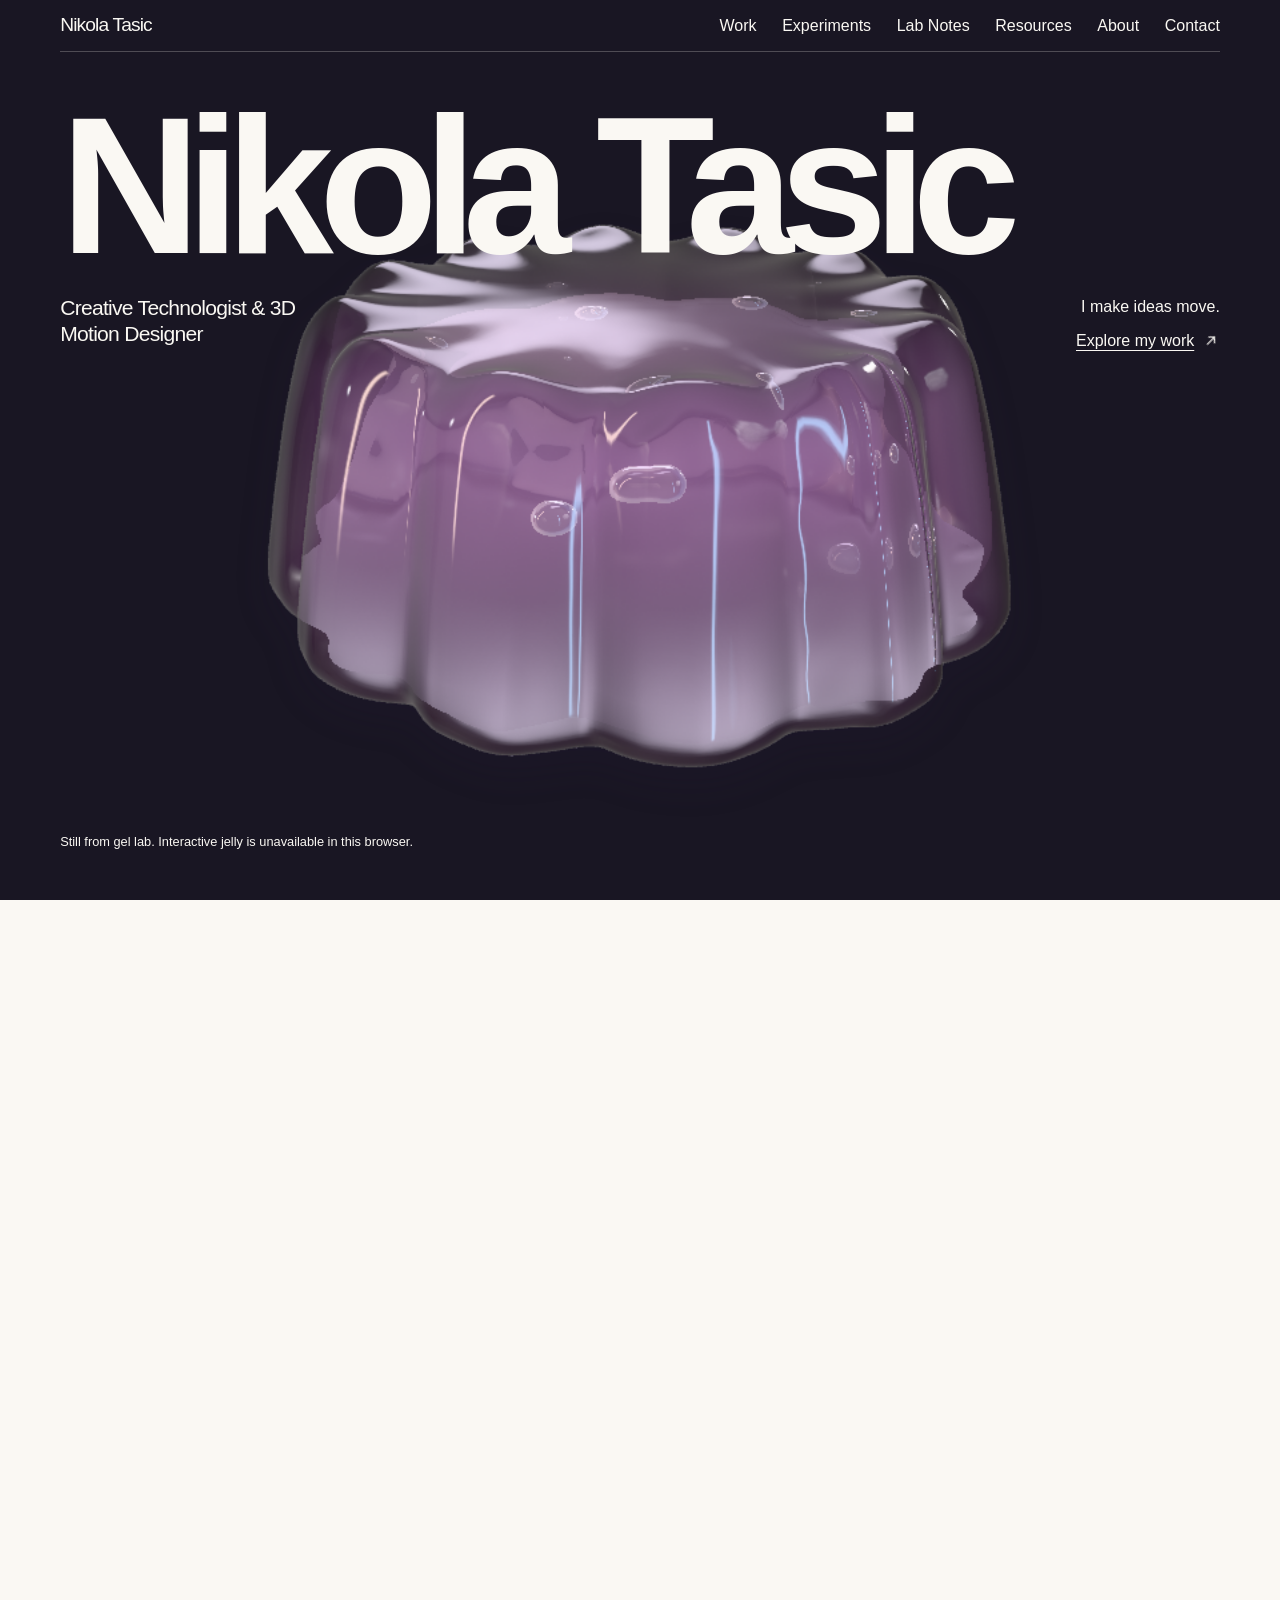
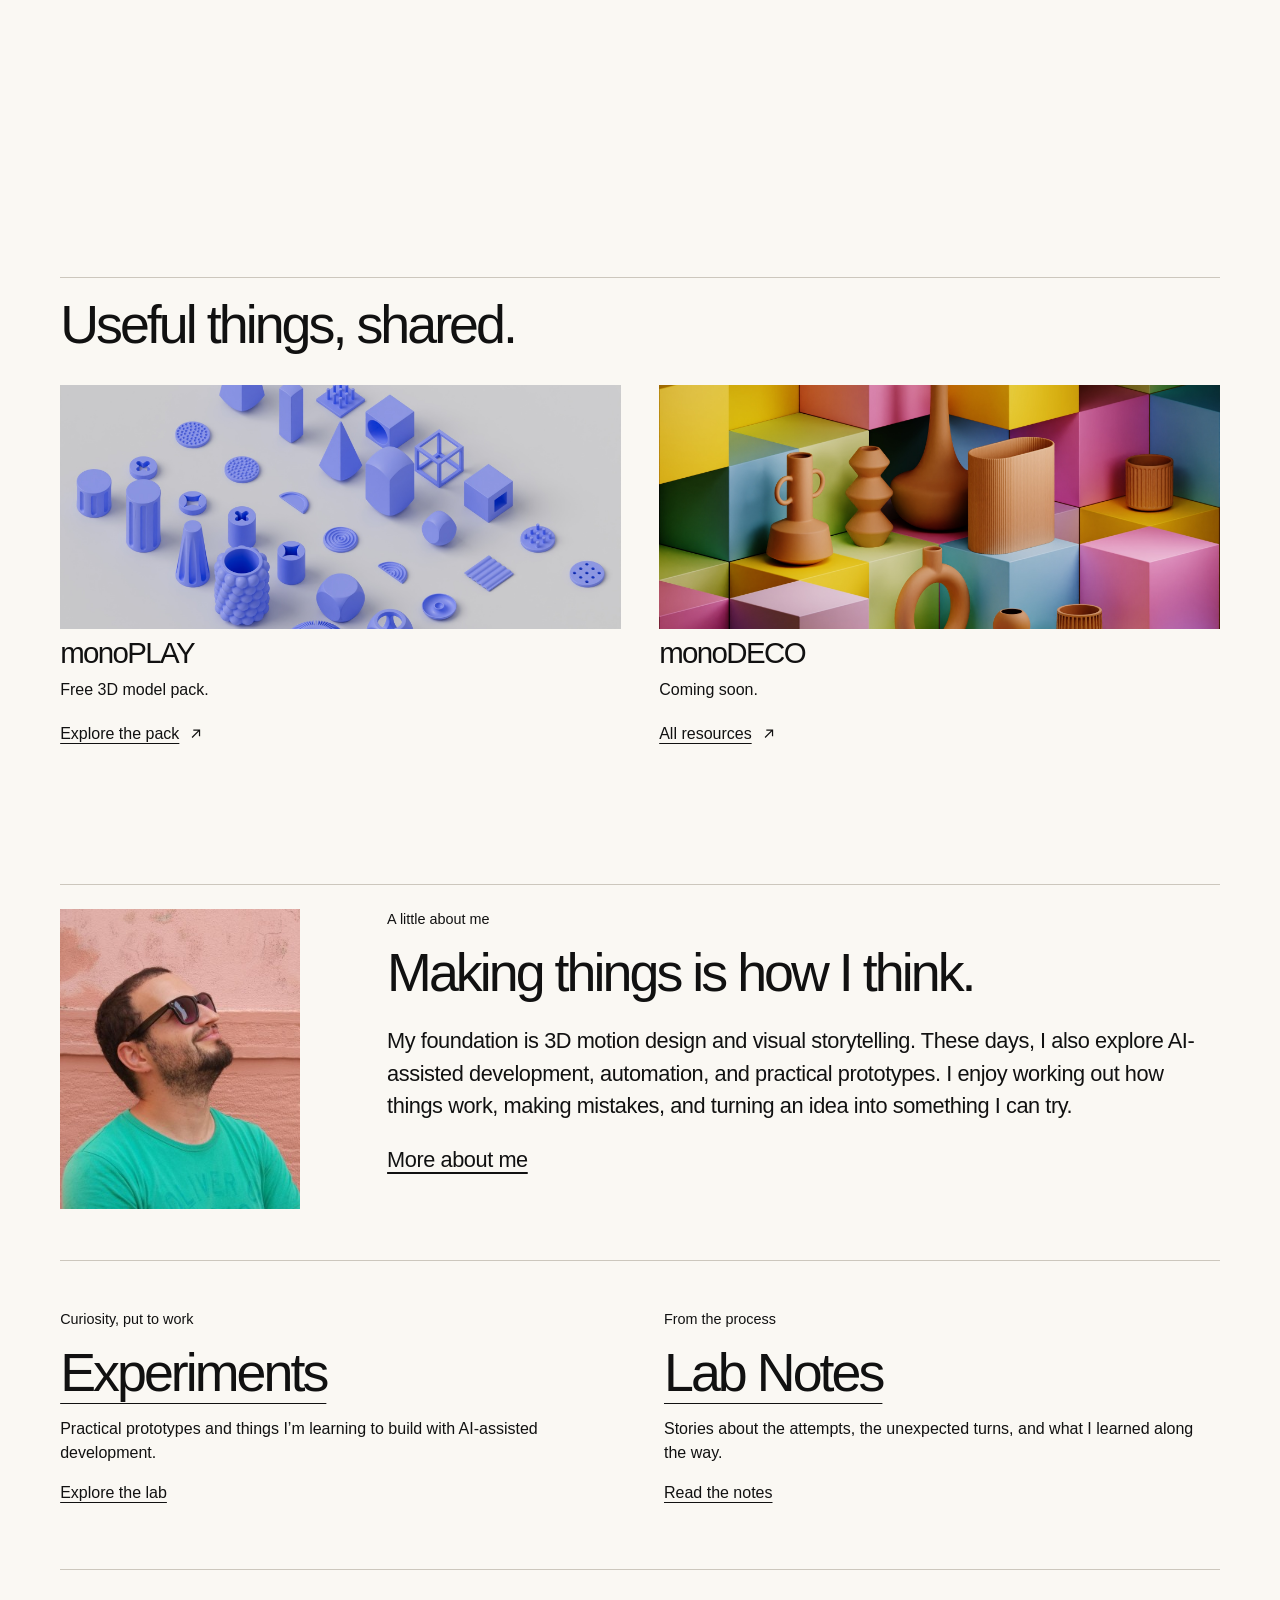
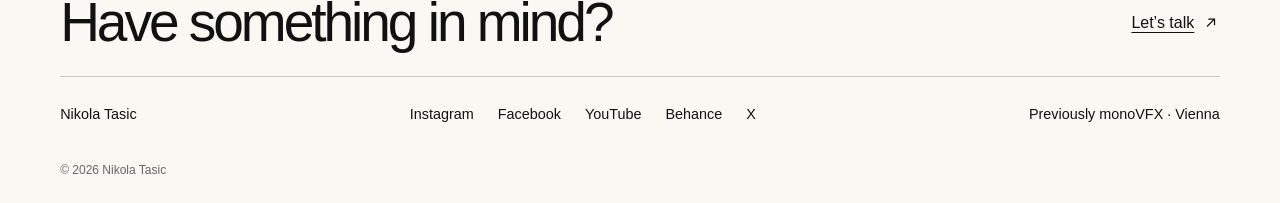
==== commit 0e312a74: "Update Nikola Tasic website preview" ====
--- a/index.html
+++ b/index.html
@@ -1,4 +1,4 @@
-<!DOCTYPE html><html lang="en"><head><meta name="robots" content="noindex,nofollow,noarchive"><meta charset="UTF-8"><meta name="viewport" content="width=device-width"><meta name="description" content="Nikola Tasic combines 3D motion design with creative technology, AI-assisted experiments, and useful tools. Previously monoVFX."><meta name="generator" content="Astro v7.1.6"><meta name="theme-color" content="#faf8f3"><link rel="icon" href="/favicon.svg" type="image/svg+xml"><meta property="og:title" content="Nikola Tasic — Creative Technologist &amp; 3D Motion Designer"><meta property="og:description" content="Nikola Tasic combines 3D motion design with creative technology, AI-assisted experiments, and useful tools. Previously monoVFX."><meta property="og:type" content="website"><meta property="og:site_name" content="Nikola Tasic"><meta name="twitter:card" content="summary"><title>Nikola Tasic — Creative Technologist &amp; 3D Motion Designer</title><link rel="stylesheet" href="/_astro/BaseLayout.BjrDxfSE.css"></head><body><a class="skip-link" href="#main-content">Skip to content</a><header class="site-header site-header--overlay"><a class="site-logo" href="/" aria-label="Nikola Tasic home">Nikola Tasic</a><nav class="desktop-nav" aria-label="Primary navigation"><a href="/projects/">Work</a><a href="/experiments/">Experiments</a><a href="/lab-notes/">Lab Notes</a><a href="/free-stuff/">Resources</a><a href="/about/">About</a><a href="/contact/">Contact</a></nav><details class="mobile-nav"><summary><span>Menu</span><span class="mobile-nav__icon" aria-hidden="true"></span></summary><nav aria-label="Mobile navigation"><a href="/projects/">Work</a><a href="/experiments/">Experiments</a><a href="/lab-notes/">Lab Notes</a><a href="/free-stuff/">Resources</a><a href="/about/">About</a><a href="/contact/">Contact</a></nav></details></header><main id="main-content"><section class="hero hero--light hero--jelly-story" aria-label="Introduction and selected work" data-carousel><div class="hero__slides" aria-live="polite"><article class="jelly-story" data-jelly-story data-slide><div class="jelly-story__frame" data-story-frame><div class="jelly" data-jelly data-state="waiting" data-shape="fluted" data-color="lilac"><div class="jelly__stage" data-jelly-stage><img class="jelly__poster" src="/jelly/fluted-poster.jpg" width="960" height="540" alt="Translucent lilac fluted jelly with air bubbles from my gel lab experiment"><canvas tabindex="0" role="group" aria-label="Interactive jelly. Drag the jelly to stretch; drag the background to rotate. Arrow keys rotate, W wobbles, R resets." aria-describedby="jelly-instructions"></canvas><p class="jelly__caption" aria-hidden="true">Soft studies <span>01 / <span data-jelly-name>Fluted</span></span></p><p class="jelly__hint" id="jelly-instructions">Pull to stretch. Let go to wobble.</p><p class="jelly__loading" data-jelly-loading>Preparing something soft…</p></div><p class="jelly__availability" data-jelly-availability hidden>Still from gel lab. Interactive jelly is unavailable in this browser.</p><div class="jelly__toolbar" data-jelly-toolbar hidden><div class="jelly__shapes" role="group" aria-label="Jelly shape"><span class="jelly__label">Shape</span><div><button type="button" data-jelly-shape="fluted" aria-label="Fluted jelly shape" aria-pressed="true">Fluted</button><button type="button" data-jelly-shape="bloom" aria-label="Bloom jelly shape" aria-pressed="false">Bloom</button><button type="button" data-jelly-shape="dome" aria-label="Dome jelly shape" aria-pressed="false">Dome</button><button type="button" data-jelly-shape="pillow" aria-label="Pillow jelly shape" aria-pressed="false">Pillow</button><button type="button" data-jelly-shape="pebble" aria-label="Pebble jelly shape" aria-pressed="false">Pebble</button><button type="button" data-jelly-shape="twist" aria-label="Twist jelly shape" aria-pressed="false">Twist</button></div></div><div class="jelly__colors" role="group" aria-label="Jelly color"><span class="jelly__label">Color <span data-jelly-color-name>Lilac</span></span><div><button type="button" data-jelly-color="lilac" title="Lilac" aria-label="Lilac jelly color" aria-pressed="true"><span style="--jelly-color:#b49ad8" aria-hidden="true"></span></button><button type="button" data-jelly-color="apricot" title="Apricot" aria-label="Apricot jelly color" aria-pressed="false"><span style="--jelly-color:#f7b58b" aria-hidden="true"></span></button><button type="button" data-jelly-color="mint" title="Mint" aria-label="Mint jelly color" aria-pressed="false"><span style="--jelly-color:#8bd3b0" aria-hidden="true"></span></button><button type="button" data-jelly-color="rose" title="Rose" aria-label="Rose jelly color" aria-pressed="false"><span style="--jelly-color:#e999b3" aria-hidden="true"></span></button><button type="button" data-jelly-color="cobalt" title="Cobalt" aria-label="Cobalt jelly color" aria-pressed="false"><span style="--jelly-color:#7699ed" aria-hidden="true"></span></button><button type="button" data-jelly-color="amber" title="Amber" aria-label="Amber jelly color" aria-pressed="false"><span style="--jelly-color:#e7bd66" aria-hidden="true"></span></button><button type="button" data-jelly-color="aqua" title="Aqua" aria-label="Aqua jelly color" aria-pressed="false"><span style="--jelly-color:#76cdd7" aria-hidden="true"></span></button><button type="button" data-jelly-color="pearl" title="Pearl" aria-label="Pearl jelly color" aria-pressed="false"><span style="--jelly-color:#e4ddd2" aria-hidden="true"></span></button></div></div><div class="jelly__actions" role="group" aria-label="Jelly movement"><button type="button" data-jelly-wobble>Wobble <span aria-hidden="true">↝</span></button><button type="button" data-jelly-reset>Reset</button></div></div><p class="visually-hidden" role="status" aria-live="polite" data-jelly-status>Loading the interactive jelly study.</p><noscript><p class="jelly__fallback-note">A still from my gel lab. Enable JavaScript to play with the jelly.</p></noscript></div><script type="module" src="/_astro/HeroJelly.astro_astro_type_script_index_0_lang.C4QUhvl6.js"></script><div class="jelly-story__opening" data-story-opening><h1>Nikola Tasic</h1><div class="jelly-story__introduction"><p>Creative Technologist &amp; 3D Motion Designer</p><div><p>I make ideas move.</p><a class="button-link button-link--text" href="/projects/"><span>Explore my work</span><svg aria-hidden="true" viewBox="0 0 20 20"><path d="M4 10h11M11 5l5 5-5 5"></path></svg></a></div></div></div><p class="jelly-story__cue" aria-hidden="true">Pull to stretch <span>Scroll to explore ↓</span></p><div class="jelly-story__dock" data-story-dock aria-hidden="true"></div><div class="jelly-story__description" data-story-description id="jelly-experiment"><p class="eyebrow">01 / Selected experiment</p><h2>gel lab.</h2><p class="jelly-story__body">A browser experiment in soft-body physics, translucent materials and light. Pull the surface and let it settle. Six shapes, eight colors, and a little room to play.</p><p class="jelly-story__details">6 shapes <span>8 colors</span> <span>Made to be played with</span></p></div></div></article><script type="module">var e=e=>Math.max(0,Math.min(1,e)),t=(e,t,n)=>e+(t-e)*n;function n(){document.querySelectorAll(`[data-jelly-story]`).forEach(n=>{let r=n.querySelector(`[data-story-frame]`),i=n.querySelector(`[data-story-dock]`),a=n.querySelector(`[data-story-opening]`),o=n.querySelector(`[data-story-description]`),s=n.querySelector(`[data-jelly-toolbar]`);if(!r||!i||!a||!o||!s)return;let c=matchMedia(`(prefers-reduced-motion: reduce)`),l=new AbortController,u=0,d=()=>{u=0;let l=!c.matches;if(n.dataset.scrollStory=l?`on`:`off`,!l){n.removeAttribute(`style`),a.inert=!1,o.inert=!1,s.inert=!1,n.dataset.progress=`0.000`;return}let d=r.clientWidth,f=r.clientHeight;if(!d||!f)return;let p=e(-n.getBoundingClientRect().top/Math.max(1,n.offsetHeight-f)),m=p*p*(3-2*p),h=i.getBoundingClientRect(),g=r.getBoundingClientRect(),_=h.width/d,v=Math.max(0,(f-h.height/_)/2),y=Math.min(h.height,f*_),b=h.left-g.left,x=h.top-g.top+(h.height-y)/2-v*_;n.style.setProperty(`--story-x`,`${b*m}px`),n.style.setProperty(`--story-y`,`${x*m}px`),n.style.setProperty(`--story-scale`,String(t(1,_,m))),n.style.setProperty(`--story-crop`,`${v*m}px`),n.style.setProperty(`--story-opening`,String(e(1-p*3))),n.style.setProperty(`--story-copy`,String(e((p-.76)/.2)));let S=p<.2?1-p/.2:e((p-.78)/.22);n.style.setProperty(`--story-controls`,String(S)),n.style.setProperty(`--story-ui`,p>.7?`#111111`:`#faf8f3`);let C=Math.max(0,h.left-g.left),w=d-2*C;n.style.setProperty(`--story-controls-x`,`${C}px`),n.style.setProperty(`--story-controls-width`,`${t(w,h.width,m)}px`);let T=s.offsetHeight||72,E=h.top-g.top+y+14;n.style.setProperty(`--story-controls-y`,`${t(f-T-20,E,m)}px`),n.style.setProperty(`--story-note-y`,`${t(f-80,E,m)}px`),a.inert=p>.28,o.inert=p<.94,s.inert=S<.15,n.dataset.progress=p.toFixed(3)},f=()=>{u||=requestAnimationFrame(d)};addEventListener(`scroll`,f,{passive:!0,signal:l.signal}),addEventListener(`resize`,f,{passive:!0,signal:l.signal}),c.addEventListener(`change`,f,{signal:l.signal});let p=new ResizeObserver(f);p.observe(s),p.observe(r),addEventListener(`pagehide`,()=>{cancelAnimationFrame(u),p.disconnect(),l.abort()},{once:!0}),d()})}n();</script></div></section><script type="module">document.querySelectorAll(`[data-carousel]`).forEach(e=>{let t=[...e.querySelectorAll(`[data-slide]`)],n=e.querySelector(`[data-current]`),r=0,i=e=>{r=(e+t.length)%t.length,t.forEach((e,t)=>{e.hidden=t!==r}),n&&(n.textContent=String(r+1))};e.querySelector(`[data-prev]`)?.addEventListener(`click`,()=>i(r-1)),e.querySelector(`[data-next]`)?.addEventListener(`click`,()=>i(r+1))});</script><section class="section-frame section-frame--standard surface-default modular-grid-section" aria-labelledby="grid-useful-things-shared-"><div class="section-inner section-inner--wide"><header class="section-heading reveal"><div><h2 id="grid-useful-things-shared-">Useful things, shared.</h2></div></header><div class="modular-grid modular-grid--two_equal"><div class="modular-grid__column reveal" data-column="1"><figure class="module module-image ratio-landscape"><img src="/uploads/monovfx/monoplay-index.jpg" alt="Blue monoPLAY 3D objects arranged on a light background" loading="lazy" decoding="async"></figure><div class="module module-heading align-left"><h3>monoPLAY</h3></div><div class="module rich-text"><p>Free 3D model pack.</p>
+<!DOCTYPE html><html lang="en"><head><meta name="robots" content="noindex,nofollow,noarchive"><meta charset="UTF-8"><meta name="viewport" content="width=device-width"><meta name="description" content="Nikola Tasic combines 3D motion design with creative technology, AI-assisted experiments, and useful tools. Previously monoVFX."><meta name="generator" content="Astro v7.1.6"><meta name="theme-color" content="#faf8f3"><link rel="icon" href="/favicon.svg" type="image/svg+xml"><meta property="og:title" content="Nikola Tasic — Creative Technologist &amp; 3D Motion Designer"><meta property="og:description" content="Nikola Tasic combines 3D motion design with creative technology, AI-assisted experiments, and useful tools. Previously monoVFX."><meta property="og:type" content="website"><meta property="og:site_name" content="Nikola Tasic"><meta name="twitter:card" content="summary"><title>Nikola Tasic — Creative Technologist &amp; 3D Motion Designer</title><link rel="stylesheet" href="/_astro/BaseLayout.CbWkrqCH.css"></head><body><a class="skip-link" href="#main-content">Skip to content</a><header class="site-header site-header--overlay"><a class="site-logo" href="/" aria-label="Nikola Tasic home">Nikola Tasic</a><nav class="desktop-nav" aria-label="Primary navigation"><a href="/projects/">Work</a><a href="/experiments/">Experiments</a><a href="/lab-notes/">Lab Notes</a><a href="/free-stuff/">Resources</a><a href="/about/">About</a><a href="/contact/">Contact</a></nav><details class="mobile-nav"><summary><span>Menu</span><span class="mobile-nav__icon" aria-hidden="true"></span></summary><nav aria-label="Mobile navigation"><a href="/projects/">Work</a><a href="/experiments/">Experiments</a><a href="/lab-notes/">Lab Notes</a><a href="/free-stuff/">Resources</a><a href="/about/">About</a><a href="/contact/">Contact</a></nav></details></header><main id="main-content"><section class="hero hero--light hero--jelly-story" aria-label="Introduction and selected work" data-carousel><div class="hero__slides" aria-live="polite"><article class="jelly-story" data-jelly-story data-slide><div class="jelly-story__frame" data-story-frame><div class="jelly-story__backdrop" aria-hidden="true"></div><div class="jelly" data-jelly data-state="waiting" data-shape="fluted" data-color="lilac"><div class="jelly__stage" data-jelly-stage><img class="jelly__poster" src="/jelly/fluted-transparent.png" width="960" height="540" alt="Translucent lilac fluted jelly with air bubbles from my gel lab experiment"><canvas tabindex="0" role="group" aria-label="Interactive jelly. Drag the jelly to stretch; drag the background to rotate. Arrow keys rotate, W wobbles, R resets." aria-describedby="jelly-instructions"></canvas><p class="jelly__caption" aria-hidden="true">Soft studies <span>01 / <span data-jelly-name>Fluted</span></span></p><p class="jelly__hint" id="jelly-instructions">Pull to stretch. Let go to wobble.</p><p class="jelly__loading" data-jelly-loading>Preparing something soft…</p></div><p class="jelly__availability" data-jelly-availability hidden>Still from gel lab. Interactive jelly is unavailable in this browser.</p><div class="jelly__toolbar" data-jelly-toolbar hidden><div class="jelly__shapes" role="group" aria-label="Jelly shape"><span class="jelly__label">Shape</span><div><button type="button" data-jelly-shape="fluted" aria-label="Fluted jelly shape" aria-pressed="true">Fluted</button><button type="button" data-jelly-shape="bloom" aria-label="Bloom jelly shape" aria-pressed="false">Bloom</button><button type="button" data-jelly-shape="dome" aria-label="Dome jelly shape" aria-pressed="false">Dome</button><button type="button" data-jelly-shape="pillow" aria-label="Pillow jelly shape" aria-pressed="false">Pillow</button><button type="button" data-jelly-shape="pebble" aria-label="Pebble jelly shape" aria-pressed="false">Pebble</button><button type="button" data-jelly-shape="twist" aria-label="Twist jelly shape" aria-pressed="false">Twist</button></div></div><div class="jelly__colors" role="group" aria-label="Jelly color"><span class="jelly__label">Color <span data-jelly-color-name>Lilac</span></span><div><button type="button" data-jelly-color="lilac" title="Lilac" aria-label="Lilac jelly color" aria-pressed="true"><span style="--jelly-color:#b49ad8" aria-hidden="true"></span></button><button type="button" data-jelly-color="apricot" title="Apricot" aria-label="Apricot jelly color" aria-pressed="false"><span style="--jelly-color:#f7b58b" aria-hidden="true"></span></button><button type="button" data-jelly-color="mint" title="Mint" aria-label="Mint jelly color" aria-pressed="false"><span style="--jelly-color:#8bd3b0" aria-hidden="true"></span></button><button type="button" data-jelly-color="rose" title="Rose" aria-label="Rose jelly color" aria-pressed="false"><span style="--jelly-color:#e999b3" aria-hidden="true"></span></button><button type="button" data-jelly-color="cobalt" title="Cobalt" aria-label="Cobalt jelly color" aria-pressed="false"><span style="--jelly-color:#7699ed" aria-hidden="true"></span></button><button type="button" data-jelly-color="amber" title="Amber" aria-label="Amber jelly color" aria-pressed="false"><span style="--jelly-color:#e7bd66" aria-hidden="true"></span></button><button type="button" data-jelly-color="aqua" title="Aqua" aria-label="Aqua jelly color" aria-pressed="false"><span style="--jelly-color:#76cdd7" aria-hidden="true"></span></button><button type="button" data-jelly-color="pearl" title="Pearl" aria-label="Pearl jelly color" aria-pressed="false"><span style="--jelly-color:#e4ddd2" aria-hidden="true"></span></button></div></div><div class="jelly__actions" role="group" aria-label="Jelly movement"><button type="button" data-jelly-wobble>Wobble <span aria-hidden="true">↝</span></button><button type="button" data-jelly-reset>Reset</button></div></div><p class="visually-hidden" role="status" aria-live="polite" data-jelly-status>Loading the interactive jelly study.</p><noscript><p class="jelly__fallback-note">A still from my gel lab. Enable JavaScript to play with the jelly.</p></noscript></div><script type="module" src="/_astro/HeroJelly.astro_astro_type_script_index_0_lang.Cu_e0qeb.js"></script><div class="jelly-story__opening" data-story-opening><h1>Nikola Tasic</h1><div class="jelly-story__introduction"><p>Creative Technologist &amp; 3D Motion Designer</p><div><p>I make ideas move.</p><a class="button-link button-link--text" href="/projects/"><span>Explore my work</span><svg aria-hidden="true" viewBox="0 0 20 20"><path d="M4 10h11M11 5l5 5-5 5"></path></svg></a></div></div></div><p class="jelly-story__cue" aria-hidden="true">Pull to stretch <span>Scroll to explore ↓</span></p><div class="jelly-story__dock" data-story-dock aria-hidden="true"></div><div class="jelly-story__description" data-story-description id="jelly-experiment"><p class="eyebrow">01 / Selected experiment</p><h2>gel lab.</h2><p class="jelly-story__body">A browser experiment in soft-body physics, translucent materials and light. Pull the surface and let it settle. Six shapes, eight colors, and a little room to play.</p><p class="jelly-story__details">6 shapes <span>8 colors</span> <span>Made to be played with</span></p></div></div></article><script type="module">var e=e=>Math.max(0,Math.min(1,e)),t=(e,t,n)=>e+(t-e)*n;function n(){document.querySelectorAll(`[data-jelly-story]`).forEach(n=>{let r=n.querySelector(`[data-story-frame]`),i=n.querySelector(`[data-story-dock]`),a=n.querySelector(`[data-story-opening]`),o=n.querySelector(`[data-story-description]`),s=n.querySelector(`[data-jelly-toolbar]`);if(!r||!i||!a||!o||!s)return;let c=matchMedia(`(prefers-reduced-motion: reduce)`),l=new AbortController,u=0,d=()=>{u=0;let l=!c.matches;if(n.dataset.scrollStory=l?`on`:`off`,!l){n.removeAttribute(`style`),a.inert=!1,o.inert=!1,s.inert=!1,n.dataset.progress=`0.000`;return}let d=r.clientWidth,f=r.clientHeight;if(!d||!f)return;let p=e(-n.getBoundingClientRect().top/Math.max(1,n.offsetHeight-f)),m=p*p*(3-2*p),h=i.getBoundingClientRect(),g=r.getBoundingClientRect(),_=h.width/d,v=Math.max(0,(f-h.height/_)/2),y=Math.min(h.height,f*_),b=h.left-g.left,x=h.top-g.top+(h.height-y)/2-v*_;n.style.setProperty(`--story-x`,`${b*m}px`);let S=Math.sin(Math.PI*p)*f*.14;n.style.setProperty(`--story-y`,`${x*m+S}px`),n.style.setProperty(`--story-backdrop-y`,`${-f*p*1.1}px`),n.style.setProperty(`--story-backdrop-opacity`,String(1-e((p-.9)/.1))),n.style.setProperty(`--story-scale`,String(t(1,_,m))),n.style.setProperty(`--story-crop`,`${v*m}px`),n.style.setProperty(`--story-opening`,String(e(1-p*3))),n.style.setProperty(`--story-copy`,String(e((p-.76)/.2)));let C=p<.2?1-p/.2:e((p-.78)/.22);n.style.setProperty(`--story-controls`,String(C)),n.style.setProperty(`--story-ui`,p>.7?`#111111`:`#faf8f3`);let w=Math.max(0,h.left-g.left),T=d-2*w;n.style.setProperty(`--story-controls-x`,`${w}px`),n.style.setProperty(`--story-controls-width`,`${t(T,h.width,m)}px`);let E=s.offsetHeight||72,D=h.top-g.top+y+14;n.style.setProperty(`--story-controls-y`,`${t(f-E-20,D,m)}px`),n.style.setProperty(`--story-note-y`,`${t(f-80,D,m)}px`),a.inert=p>.28,o.inert=p<.94,s.inert=C<.15,n.dataset.progress=p.toFixed(3)},f=()=>{u||=requestAnimationFrame(d)};addEventListener(`scroll`,f,{passive:!0,signal:l.signal}),addEventListener(`resize`,f,{passive:!0,signal:l.signal}),c.addEventListener(`change`,f,{signal:l.signal});let p=new ResizeObserver(f);p.observe(s),p.observe(r),addEventListener(`pagehide`,()=>{cancelAnimationFrame(u),p.disconnect(),l.abort()},{once:!0}),d()})}n();</script></div></section><script type="module">document.querySelectorAll(`[data-carousel]`).forEach(e=>{let t=[...e.querySelectorAll(`[data-slide]`)],n=e.querySelector(`[data-current]`),r=0,i=e=>{r=(e+t.length)%t.length,t.forEach((e,t)=>{e.hidden=t!==r}),n&&(n.textContent=String(r+1))};e.querySelector(`[data-prev]`)?.addEventListener(`click`,()=>i(r-1)),e.querySelector(`[data-next]`)?.addEventListener(`click`,()=>i(r+1))});</script><section class="section-frame section-frame--standard surface-default modular-grid-section" aria-labelledby="grid-useful-things-shared-"><div class="section-inner section-inner--wide"><header class="section-heading reveal"><div><h2 id="grid-useful-things-shared-">Useful things, shared.</h2></div></header><div class="modular-grid modular-grid--two_equal"><div class="modular-grid__column reveal" data-column="1"><figure class="module module-image ratio-landscape"><img src="/uploads/monovfx/monoplay-index.jpg" alt="Blue monoPLAY 3D objects arranged on a light background" loading="lazy" decoding="async"></figure><div class="module module-heading align-left"><h3>monoPLAY</h3></div><div class="module rich-text"><p>Free 3D model pack.</p>
 </div><div class="module module-button"><a class="button-link button-link--text" href="/monoplay/"><span>Explore the pack</span><svg aria-hidden="true" viewBox="0 0 20 20"><path d="M4 10h11M11 5l5 5-5 5"></path></svg></a></div></div><div class="modular-grid__column reveal" data-column="2"><figure class="module module-image ratio-landscape"><img src="/uploads/monovfx/monodeco-hero.jpg" alt="Colorful monoDECO vessels arranged on geometric blocks" loading="lazy" decoding="async"></figure><div class="module module-heading align-left"><h3>monoDECO</h3></div><div class="module rich-text"><p>Coming soon.</p>
 </div><div class="module module-button"><a class="button-link button-link--text" href="/free-stuff/"><span>All resources</span><svg aria-hidden="true" viewBox="0 0 20 20"><path d="M4 10h11M11 5l5 5-5 5"></path></svg></a></div></div></div></div></section><section class="section-frame section-frame--small surface-default text-image text-image--left" aria-labelledby="text-image-making-things-is-how-i-think-"><div class="section-inner section-inner--wide"><div class="text-image__media reveal"><img src="/uploads/monovfx/nikola-tasic.jpg" alt="Nikola Tasic in sunglasses and a green shirt" loading="lazy" decoding="async"></div><div class="text-image__copy reveal"><p class="eyebrow">A little about me</p><h2 id="text-image-making-things-is-how-i-think-">Making things is how I think.</h2><div class="rich-text rich-text--large"><p>My foundation is 3D motion design and visual storytelling. These days, I also explore AI-assisted development, automation, and practical prototypes. I enjoy working out how things work, making mistakes, and turning an idea into something I can try.</p>
 <p><a href="/about/">More about me</a></p>
--- a/_astro/BaseLayout.CbWkrqCH.css
+++ b/_astro/BaseLayout.CbWkrqCH.css
@@ -0,0 +1 @@
+:root{--ink:#111;--paper:#faf8f3;--soft:#f0ede6;--line:#ccc7bd;--blue:#111;--blue-deep:#191919;--sky:#496a8a;--charcoal:#191919;--charcoal-deep:#111;--gutter:clamp(1.25rem, 4.7vw, 5.5rem);--wide:100rem;--contained:80rem;--header-height:3.25rem;--font-display:Arial, Helvetica, sans-serif;--font-body:Arial, Helvetica, sans-serif}*,:before,:after{box-sizing:border-box}html{color:var(--ink);background:var(--paper);font-family:var(--font-body);scroll-behavior:smooth}body{background:var(--paper);min-width:20rem;margin:0;font-size:1rem;line-height:1.5}main{overflow:clip}img,svg{max-width:100%;display:block}img{width:100%}a{color:inherit;text-underline-offset:.22em;text-decoration-thickness:1px}button,input,textarea{font:inherit}button,summary,a{-webkit-tap-highlight-color:transparent}:focus-visible{outline:2px solid var(--sky);outline-offset:5px}::selection{color:#fff;background:#333}h1,h2,h3,p,figure,blockquote,dl,dd{margin:0}h1,h2,h3{color:inherit;font-family:var(--font-display);letter-spacing:-.055em;font-weight:400;line-height:1.04}h1{font-size:clamp(3rem,7vw,7.5rem)}h2{font-size:clamp(2.2rem,4.2vw,4.5rem)}h3{font-size:clamp(1.5rem,2.3vw,2.5rem)}.eyebrow{color:inherit;letter-spacing:0;font-size:.9rem;font-weight:400;line-height:1.4}.visually-hidden{clip:rect(0,0,0,0)!important;white-space:nowrap!important;border:0!important;width:1px!important;height:1px!important;padding:0!important;position:absolute!important;overflow:hidden!important}.skip-link{z-index:100;color:#fff;background:var(--ink);padding:.65rem 1rem;position:fixed;top:.75rem;left:.75rem;transform:translateY(-160%)}.skip-link:focus{transform:translateY(0)}.site-header{z-index:20;min-height:var(--header-height);margin-inline:var(--gutter);border-bottom:1px solid var(--line);justify-content:space-between;align-items:center;display:flex;position:relative}.site-logo{letter-spacing:-.045em;white-space:nowrap;font-size:1.2rem;text-decoration:none}.desktop-nav{gap:clamp(1rem,2vw,2.5rem);display:flex}.desktop-nav a{font-size:1rem;text-decoration:none;position:relative}.desktop-nav a:after{content:"";transform-origin:0;background:currentColor;height:1px;transition:transform .18s;position:absolute;bottom:-.2rem;left:0;right:0;transform:scaleX(0)}.desktop-nav a:hover:after,.desktop-nav a[aria-current]:after{transform:scaleX(1)}.mobile-nav{display:none}.button-link{min-height:2.75rem;color:inherit;align-items:center;gap:.5rem;font-size:1rem;text-decoration:underline;display:inline-flex}.button-link svg{fill:none;stroke:currentColor;stroke-width:1.4px;width:1.1rem;height:1.1rem;transition:transform .18s;transform:rotate(-45deg)}.button-link:hover svg{transform:translate(2px,-2px)rotate(-45deg)}.button-link--primary,.button-link--secondary{border:1px solid;padding:.65rem 1rem;text-decoration:none}.button-link--primary:hover,.button-link--secondary:hover{color:var(--paper);background:var(--ink)}.text-link{text-decoration:underline}.hero{padding:1.5rem var(--gutter) 0}.hero--dark{color:#fff;background:var(--charcoal)}.hero__slide[hidden]{display:none}.hero+.modular-grid-section{padding-block:4rem 2rem}.hero h1,.hero__title{letter-spacing:-.075em;white-space:nowrap;font-size:clamp(4rem,18.2vw,19.5rem);font-weight:700;line-height:.93;animation:.65s both name-in}.hero__intro{grid-template-columns:1.2fr .8fr;align-items:start;gap:2rem;margin-block:1.65rem 2.5rem;display:grid}.hero__occupation{letter-spacing:-.045em;max-width:29ch;font-size:clamp(1.4rem,2.65vw,2.75rem);line-height:1.2}.hero__description{max-width:36rem;font-size:1.125rem;line-height:1.5}.hero__actions{flex-wrap:wrap;gap:.7rem 1.5rem;margin-top:.5rem;display:flex}.hero__work-heading{border-top:1px solid var(--line);justify-content:space-between;padding-block:.7rem;font-size:.9rem;display:flex}.hero__image-link{display:block;overflow:hidden}.hero__work img{aspect-ratio:3.15;object-fit:contain;background:#eceeed;height:auto;transition:transform .7s cubic-bezier(.2,.6,.2,1)}.hero__image-link:hover img{transform:scale(1.025)}.hero__work figcaption{padding-top:.75rem;font-size:.95rem}.hero__controls{justify-content:end;align-items:center;gap:1.5rem;padding-top:1rem;display:flex}.hero__controls button{color:inherit;cursor:pointer;background:0 0;border:0;padding:.5rem 0;text-decoration:underline}@keyframes name-in{0%{transform:translateY(12px)}to{transform:translateY(0)}}.section-frame{position:relative}.section-frame--small{padding-block:clamp(2rem,4vw,4rem)}.section-frame--standard{padding-block:clamp(3rem,6vw,6rem)}.section-frame--large{padding-block:clamp(4rem,7vw,8rem)}.section-inner{width:min(100% - 2 * var(--gutter), var(--wide));margin-inline:auto}.section-inner--contained{max-width:var(--contained)}.section-inner--full{width:100%;max-width:none}.surface-default{background:var(--paper)}.surface-muted{background:var(--soft)}.surface-accent,.surface-dark{color:var(--paper);background:var(--charcoal)}.section-heading{border-top:1px solid var(--line);grid-template-columns:1fr auto;align-items:end;gap:2rem;margin-bottom:2rem;padding-top:1.2rem;display:grid}.section-heading .eyebrow{margin-bottom:.65rem}.section-heading>p{max-width:36rem}.text-image .section-inner{border-top:1px solid var(--line);grid-template-columns:.24fr .76fr;align-items:start;gap:clamp(2rem,5vw,6rem);padding-top:1.5rem;display:grid}.text-image--right .text-image__media{order:2}.text-image--right .section-inner{grid-template-columns:1.5fr 1fr}.text-image__media img{aspect-ratio:4/5;object-fit:cover;max-width:15rem}.text-image--right .text-image__media img{max-width:none}.text-image__copy .eyebrow{margin-bottom:1rem}.text-image__copy h2{max-width:24ch;margin-bottom:1.5rem}.text-image__copy .rich-text{letter-spacing:-.02em;max-width:52rem;font-size:clamp(1.1rem,1.7vw,1.7rem);line-height:1.5}.rich-text{gap:1rem;display:grid}.rich-text p+p{margin-top:.3rem}.rich-text strong{font-weight:500}.rich-text a{text-decoration:underline}.gallery-grid,.project-grid{grid-template-columns:repeat(2,minmax(0,1fr));gap:clamp(1.25rem,3vw,3rem);display:grid}.gallery-item__image{background:var(--soft);overflow:hidden}.gallery-item img{aspect-ratio:4/3;object-fit:cover}.gallery-item--square img{aspect-ratio:1}.gallery-item--portrait img{aspect-ratio:3/4}.gallery-item figcaption{justify-content:space-between;gap:1rem;padding-top:.7rem;font-size:.9rem;display:flex}.project-card a{text-decoration:none}.project-card__image{background:var(--soft);position:relative;overflow:hidden}.project-card__image img{aspect-ratio:1;object-fit:cover;transition:transform .55s}.project-card a:hover img{transform:scale(1.025)}.project-card__index{display:none}.project-card__meta{justify-content:space-between;gap:1rem;padding-top:1rem;display:flex}.project-card__meta h3{font-size:1.6rem}.project-card__meta p{margin-top:.35rem;font-size:.95rem}.project-card:only-child{grid-column:1/-1}.project-card:only-child .project-card__image img{aspect-ratio:2.3;object-position:center 58%}.cta-section__content{justify-items:start;gap:1.5rem;display:grid}.cta-section__content h2{max-width:20ch}.cta-section__content>p:not(.eyebrow){max-width:40rem}.cta-section.align-center .cta-section__content{text-align:center;justify-items:center}.cta-section.align-right .cta-section__content{text-align:right;justify-items:end}.modular-grid-section>.section-inner>.section-heading{grid-template-columns:1fr}.modular-grid{gap:clamp(1.5rem,3vw,3rem);display:grid}.modular-grid--one_column{grid-template-columns:1fr}.modular-grid--two_equal{grid-template-columns:repeat(2,1fr)}.modular-grid--one_third_two_thirds{grid-template-columns:1fr 2fr}.modular-grid--two_thirds_one_third{grid-template-columns:2fr 1fr}.modular-grid--three_equal{grid-template-columns:repeat(3,1fr)}.modular-grid__column{align-content:start;gap:.6rem;display:grid}.module-heading .eyebrow{margin-bottom:.6rem}.module-heading.align-center{text-align:center}.module-heading.align-right{text-align:right}.module-image img{object-fit:cover}.module-image.ratio-landscape img{aspect-ratio:2.3}.module-image.ratio-square img{aspect-ratio:1}.module-image.ratio-portrait img{aspect-ratio:3/4}.module-image figcaption{margin-top:.6rem;font-size:.9rem}.module-quote blockquote{letter-spacing:-.03em;font-size:clamp(1.5rem,3vw,3rem);line-height:1.2}.module-quote figcaption{margin-top:1rem}.social-links{flex-wrap:wrap;align-items:center;gap:1.5rem;display:flex}.social-links a{align-items:center;gap:.5rem;font-size:.9rem;text-decoration:none;display:inline-flex}.social-links a:hover{text-decoration:underline}.social-links svg{fill:currentColor;width:1rem;height:1rem}.social-links--compact a{min-height:2.75rem}.social-links--compact svg{display:none}.project-intro,.resource-intro{width:min(100% - 2 * var(--gutter), var(--wide));margin-inline:auto;padding-block:clamp(3rem,6vw,6rem)}.project-intro__top{margin-bottom:2.5rem}.project-intro__top .eyebrow{margin-bottom:1rem}.project-intro__media img{object-fit:contain;background:var(--soft);max-height:48rem}.project-intro__meta{grid-template-columns:1fr 1fr;gap:4rem;padding-top:2rem;display:grid}.project-intro__meta dl{gap:.75rem;display:grid}.project-intro__meta dl div{border-bottom:1px solid var(--line);grid-template-columns:7rem 1fr;padding-bottom:.5rem;display:grid}.project-intro__meta dt{font-weight:500}.resource-intro{grid-template-columns:1fr 1.4fr;align-items:center;gap:3rem;display:grid}.resource-intro__copy{justify-items:start;gap:1.5rem;display:grid}.resource-intro__copy h1{font-size:clamp(3rem,5vw,6rem)}.resource-intro>img{aspect-ratio:4/3;object-fit:cover}.resource-index{width:min(100% - 2 * var(--gutter), var(--wide));margin-inline:auto;padding-bottom:5rem}.resource-card{border-top:1px solid var(--line);grid-template-columns:1.3fr 1fr;align-items:center;gap:clamp(2rem,5vw,5rem);padding-block:3rem;display:grid}.resource-card__image{overflow:hidden}.resource-card__image img{aspect-ratio:16/10;object-fit:cover;transition:transform .35s}a.resource-card__image:hover img{transform:scale(1.025)}.resource-card__content{justify-items:start;gap:1rem;display:grid}.resource-card__content h2 a{text-decoration:none}.instructions{width:min(100% - 2 * var(--gutter), var(--wide));margin-inline:auto;padding-block:4rem}.instructions>h2{max-width:24ch;margin-bottom:2rem}.instructions details{border-top:1px solid var(--line);border-bottom:1px solid var(--line)}.instructions summary{cursor:pointer;justify-content:space-between;padding:1.5rem 0;font-size:1.25rem;list-style:none;display:flex}.instructions summary::-webkit-details-marker{display:none}.instructions details[open] summary span{transform:rotate(45deg)}.instructions ol{gap:3rem;margin:0;padding:1rem 0 3rem 1.5rem;display:grid}.instructions li{padding-left:.75rem}.instructions li p{max-width:55rem;margin-bottom:1.2rem}.instructions li img{object-fit:contain;width:auto;max-height:40rem}.contact-content{width:min(100% - 2 * var(--gutter), var(--wide));grid-template-columns:1fr 1fr;gap:clamp(3rem,7vw,7rem);margin-inline:auto;padding-block:clamp(4rem,8vw,8rem);display:grid}.contact-content__intro{align-content:start;gap:1.5rem;display:grid}.contact-content__intro h1{font-size:clamp(3rem,6vw,6rem)}.contact-direct{align-content:center;gap:2rem;display:grid}.contact-direct p{max-width:33rem;font-size:clamp(1.2rem,2vw,1.65rem)}.site-footer{width:min(100% - 2 * var(--gutter), var(--wide));margin-inline:auto;margin-top:1rem}.site-footer__invitation{border-top:1px solid var(--line);justify-content:space-between;align-items:center;gap:2rem;padding-block:1.5rem;display:flex}.site-footer__invitation h2{font-size:clamp(2.2rem,4.3vw,4.8rem)}.site-footer__main{border-top:1px solid var(--line);flex-wrap:wrap;justify-content:space-between;align-items:center;gap:1rem 2rem;padding-block:1rem;font-size:.9rem;display:flex}.site-footer__mark{text-decoration:none}.site-footer__credit{color:#666;padding-block:.5rem 1.5rem;font-size:.75rem}.not-found{min-height:65vh;padding:var(--gutter);text-align:center;place-content:center;gap:2rem;display:grid}.reveal{opacity:1;transform:none}.reveal.is-visible{animation:.55s both section-in}@keyframes section-in{0%{opacity:0;transform:translateY(12px)}to{opacity:1;transform:translateY(0)}}@media (width<=960px){:root{--header-height:4.25rem;--gutter:1.25rem}.desktop-nav{display:none}.mobile-nav{display:block}.mobile-nav summary{cursor:pointer;align-items:center;gap:.65rem;min-height:2.75rem;font-size:.95rem;list-style:none;display:flex}.mobile-nav summary::-webkit-details-marker{display:none}.mobile-nav__icon,.mobile-nav__icon:after{content:"";background:currentColor;width:1.1rem;height:1px;display:block}.mobile-nav__icon:after{transform:translateY(5px)}.mobile-nav nav{background:var(--paper);border-bottom:1px solid var(--line);padding:1rem 0;display:grid;position:absolute;top:100%;left:0;right:0}.mobile-nav nav a{padding:.8rem .25rem;text-decoration:none}.mobile-nav nav a[aria-current]{text-decoration:underline}.hero{padding-top:1.75rem}.hero h1,.hero__title{letter-spacing:-.07em;font-size:16.5vw}.hero__intro{grid-template-columns:1fr;gap:1.25rem;margin-block:1.5rem 2rem}.hero__occupation{max-width:23ch;font-size:clamp(1.35rem,5.9vw,2.5rem)}.hero__description{max-width:33ch;font-size:1rem}.hero__work img{aspect-ratio:4/5;object-position:center}.hero__work figcaption{max-width:31ch;font-size:.85rem}.section-heading{grid-template-columns:1fr;gap:1rem}.text-image .section-inner,.text-image--right .section-inner,.project-intro__meta,.resource-intro,.resource-card,.contact-content{grid-template-columns:1fr}.text-image__media{width:7rem}.text-image--right .text-image__media{order:-1;width:min(100%,20rem)}.text-image__copy .rich-text{font-size:1.15rem}.gallery-grid,.project-grid{grid-template-columns:1fr}.project-card:only-child .project-card__image img{aspect-ratio:4/3}.modular-grid--two_equal,.modular-grid--one_third_two_thirds,.modular-grid--two_thirds_one_third,.modular-grid--three_equal{grid-template-columns:1fr}.modular-grid{gap:2.5rem}.module-image.ratio-landscape img{aspect-ratio:16/10}.project-intro__meta,.resource-intro{gap:2rem}.resource-card{padding-block:2rem}.site-footer__invitation{flex-direction:column;align-items:start;gap:1rem}.site-footer__main{flex-direction:column;align-items:start;gap:.7rem}.site-footer__main .social-links{gap:1rem}}@media (prefers-reduced-motion:reduce){html{scroll-behavior:auto}*,:before,:after{scroll-behavior:auto!important;transition-duration:.01ms!important;animation-duration:.01ms!important}}.story-index,.story-article,.work-index{width:min(100% - 2 * var(--gutter), var(--wide));margin-inline:auto;padding-block:clamp(3rem,7vw,7rem)}.story-index>header,.work-index>header{max-width:55rem;margin-bottom:4rem}.story-index h1,.work-index h1{margin-block:1rem 1.5rem}.story-index>header>p:last-child,.work-index>header>p:last-child{max-width:40rem;font-size:clamp(1.15rem,2vw,1.55rem)}.story-list{margin:0;padding:0;list-style:none}.story-list li{border-top:1px solid var(--line);grid-template-columns:1fr 2fr;gap:2rem;padding-block:2rem;display:grid}.story-list h2{margin-bottom:1rem;font-size:clamp(1.7rem,3vw,3rem)}.story-list h2 a{text-decoration:none}.story-empty{border-top:1px solid var(--line);max-width:45rem;padding-top:2rem}.story-article{max-width:55rem}.story-article header{gap:1.5rem;margin-bottom:3rem;display:grid}.story-article h1{overflow-wrap:anywhere;font-size:clamp(2.75rem,6vw,6rem)}.story-article .rich-text{max-width:44rem;font-size:1.15rem}.home-lab{width:min(100% - 2 * var(--gutter), var(--wide));border-top:1px solid var(--line);grid-template-columns:1fr 1fr;gap:3rem;margin-inline:auto;padding-block:3rem;display:grid}.home-lab h2{margin-block:1rem}.home-lab p{max-width:37rem;margin-bottom:1rem}.archive-heading{margin-block:5rem 1.5rem;font-size:2rem}@media (width<=760px){.home-lab,.story-list li{grid-template-columns:1fr;gap:1.5rem}}.hero__slide--interactive{height:calc(100svh - var(--header-height) - 1.5rem);grid-template-rows:auto minmax(0,1fr);grid-template-columns:1.15fr .85fr;gap:.75rem 3rem;min-height:40rem;max-height:64rem;display:grid}.hero__slide--interactive h1{align-self:start;font-size:clamp(4rem,8.8vw,9rem);line-height:.94}.hero__slide--interactive .hero__intro{margin:0;padding-bottom:.75rem;display:block}.hero__slide--interactive .hero__occupation{max-width:29ch;font-size:clamp(1.25rem,1.7vw,1.65rem)}.hero__slide--interactive .hero__description{max-width:35rem;margin-top:.6rem;font-size:1rem}.hero__slide--interactive .hero__work{flex-direction:column;grid-column:1/-1;min-height:0;display:flex}.hero__slide--interactive .hero__work-heading{flex:none;align-items:center;min-height:2.75rem;padding-block:0}.hero__collection-link{align-items:center;gap:.65rem;min-height:2.75rem;font-size:.8rem;text-decoration:none;display:inline-flex}.hero__collection-link:hover{text-decoration:underline}.hero__collection-link span{transition:transform .18s}.hero__collection-link:hover span{transform:translate(2px,-2px)}.hero__slide--interactive .sculpture{flex:1;min-height:0}.hero__slide--interactive .hero__work figcaption{display:none}.sculpture{background:var(--paper);flex-direction:column;display:flex}.sculpture__stage{cursor:grab;touch-action:pan-y;isolation:isolate;flex:1;width:100%;min-height:15rem;position:relative}.sculpture__stage:after{content:"";z-index:-1;filter:blur(12px);pointer-events:none;background:#302a4321;border-radius:50%;width:9rem;height:.9rem;position:absolute;top:84%;left:calc(50% - 4.5rem)}.sculpture__stage:active{cursor:grabbing}.sculpture__stage canvas{opacity:0;width:100%;height:100%;position:absolute;inset:0}.sculpture__stage .sculpture__fallback{object-fit:contain;aspect-ratio:auto;background:0 0;width:100%;height:100%;position:absolute;inset:0}.sculpture[data-state=ready] canvas{opacity:1}.sculpture[data-state=ready] .sculpture__fallback{visibility:hidden}.sculpture__hint,.sculpture__edition{color:#625f59;pointer-events:none;font-size:.75rem;position:absolute;bottom:1rem}.sculpture__hint{align-items:center;gap:1rem;display:flex;left:0}.sculpture__hint span{font-size:1.2rem}.sculpture__edition{font-variant-numeric:tabular-nums;right:0}.sculpture:not([data-state=ready]) .sculpture__hint,.sculpture:not([data-state=ready]) .sculpture__edition{display:none}.sculpture__toolbar{border-block:1px solid var(--line);justify-content:space-between;align-items:center;gap:.5rem 1.25rem;padding-block:.45rem;display:flex}.sculpture__toolbar[hidden]{display:none}.sculpture__toolbar>div{align-items:center;gap:.5rem;display:flex}.sculpture__toolbar button{color:#716e67;cursor:pointer;background:0 0;border:0;min-width:2.75rem;min-height:2.75rem;padding:.5rem .3rem;font-size:.8rem;position:relative}.sculpture__toolbar button:after{content:"";bottom:.2rem;transform-origin:0;background:currentColor;height:1px;transition:transform .18s;position:absolute;inset-inline:.3rem;transform:scaleX(0)}.sculpture__toolbar button:hover,.sculpture__toolbar button[aria-pressed=true]{color:var(--ink)}.sculpture__toolbar button:hover:after,.sculpture__toolbar button[aria-pressed=true]:after{transform:scaleX(1)}.sculpture__choice-number{color:#716e67;font-variant-numeric:tabular-nums;margin-right:.45rem;font-size:.65rem}.sculpture__finishes button{align-items:center;gap:.4rem;display:flex}.sculpture__swatch{border:1px solid #0002;border-radius:50%;width:.8rem;height:.8rem;display:inline-block}.sculpture__swatch--ink{background:#525b9d}.sculpture__swatch--alloy{background:linear-gradient(135deg,#6c707a,#f0f2f5,#848893)}.sculpture__notice{padding-block:.5rem;font-size:.8rem}.sculpture[data-state=fallback] .sculpture__stage{cursor:auto}@media (width<=960px){.hero__slide--interactive{grid-template-rows:auto auto auto;grid-template-columns:1fr;gap:0;height:auto;min-height:0;max-height:none}.hero__slide--interactive h1{font-size:16.5vw}.hero__slide--interactive .hero__intro{gap:.75rem;margin-block:1rem;padding-bottom:0;display:grid}.hero__slide--interactive .hero__occupation{max-width:26ch;font-size:clamp(1.3rem,5.7vw,2.2rem)}.sculpture__stage{flex:none;height:clamp(16rem,50vw,24rem);min-height:0}.sculpture__toolbar{flex-wrap:wrap;gap:0 .75rem}.sculpture__toolbar .sculpture__choices{border-bottom:1px solid var(--line);justify-content:space-between;width:100%}.sculpture__toolbar .sculpture__finishes{flex:1}.sculpture__toolbar button{font-size:.75rem}}.sculpture__group-label{letter-spacing:.1em;text-transform:uppercase;color:#716e67;margin-right:.25rem;font-size:.6rem}.sculpture__toolbar button[aria-pressed=true]{font-weight:600}.sculpture__toolbar button[aria-pressed=true]:after{height:2px}.sculpture__swatch--chalk{background:#b9ad99}@media (width>=961px){.sculpture[data-state=fallback] .sculpture__stage{flex:none;height:calc(100% - 3.75rem)}}.jelly{flex-direction:column;flex:1;min-height:0;display:flex}.jelly__stage{color:#faf8f3;isolation:isolate;background:#191623;flex:1;min-height:15rem;position:relative;overflow:hidden}.jelly__stage canvas,.jelly__poster{width:100%;height:100%;position:absolute;inset:0}.jelly__stage canvas{opacity:0;touch-action:pan-y;cursor:grab}.jelly__stage.is-grabbing canvas{cursor:grabbing}.jelly__stage .jelly__poster{aspect-ratio:auto;object-fit:contain;background:#191623;width:100%;height:100%}.jelly[data-state=ready] canvas{opacity:1}.jelly[data-state=ready] .jelly__poster{visibility:hidden}.jelly__stage canvas:focus-visible{outline-offset:-5px;outline:2px solid #d6c6ee}.jelly__caption{pointer-events:none;color:#eee6fa;justify-content:space-between;font-size:.75rem;display:flex;position:absolute;inset:1rem 1.25rem auto}.jelly__hint{color:#ddd2e8;pointer-events:none;font-size:.75rem;position:absolute;bottom:1rem;left:1.25rem}.jelly__loading{text-align:right;color:#eee6fa;font-size:.75rem;position:absolute;inset:auto 1.25rem 1rem}.jelly[data-state=fallback] .jelly__hint,.jelly[data-state=waiting] .jelly__hint,.jelly[data-state=loading] .jelly__hint,.jelly[data-state=fallback] .jelly__loading{display:none}.jelly__availability{color:#625f59;flex:none;padding-block:.65rem;font-size:.8rem;line-height:1.5}.jelly__toolbar{border-bottom:1px solid var(--line);justify-content:space-between;align-items:end;gap:.5rem 1.5rem;padding-block:.35rem;display:flex}.jelly__toolbar[hidden]{display:none}.jelly__toolbar>div>div{align-items:center;display:flex}.jelly__label{text-transform:uppercase;letter-spacing:.1em;color:#716e67;align-items:center;gap:.6rem;font-size:.6rem;display:flex}.jelly__label [data-jelly-color-name]{color:var(--ink);text-transform:none;letter-spacing:0;font-size:.7rem}.jelly__toolbar button{color:#716e67;cursor:pointer;background:0 0;border:0;min-width:2.75rem;min-height:2.75rem;padding:.4rem .65rem;font-size:.8rem;position:relative}.jelly__toolbar button:hover,.jelly__toolbar button[aria-pressed=true]{color:var(--ink)}.jelly__shapes button[aria-pressed=true]{font-weight:600}.jelly__shapes button:after{content:"";bottom:.15rem;background:currentColor;height:2px;transition:transform .16s;position:absolute;inset-inline:.65rem;transform:scaleX(0)}.jelly__shapes button:hover:after,.jelly__shapes button[aria-pressed=true]:after{transform:scaleX(1)}.jelly__colors button{min-width:2.25rem;padding:.4rem .3rem}.jelly__colors button>span{background:var(--jelly-color);border:1px solid #1112;border-radius:50%;width:1.05rem;height:1.05rem;margin:auto;display:block;box-shadow:inset 0 1px 2px #fff6}.jelly__colors button[aria-pressed=true]>span{outline:1px solid var(--ink);outline-offset:4px}.jelly__actions{gap:.25rem;display:flex}.jelly__actions button{white-space:nowrap}.jelly__actions button:first-child{color:var(--ink)}.jelly__toolbar button:disabled{cursor:wait;opacity:.45}.jelly__fallback-note{padding-top:.75rem;font-size:.85rem}@media (width<=1100px) and (width>=961px){.jelly__toolbar{gap:.5rem}.jelly__toolbar button{padding-inline:.35rem;font-size:.75rem}.jelly__colors button{min-width:2rem}}@media (width<=960px){.jelly__stage{flex:none;height:clamp(16rem,50vw,24rem);min-height:0}.jelly__toolbar{flex-wrap:wrap;gap:0}.jelly__shapes{border-bottom:1px solid var(--line);flex-basis:100%;padding-top:.4rem}.jelly__shapes>div{justify-content:space-between}.jelly__toolbar .jelly__shapes button{padding-inline:.25rem;font-size:.7rem}.jelly__colors{flex-basis:100%;justify-content:space-between;align-items:center;display:flex}.jelly__colors .jelly__label,.jelly__colors .jelly__label>span{display:block}.jelly__colors button{min-width:2.15rem}.jelly__actions{border-top:1px solid var(--line);flex-basis:100%;justify-content:end}.jelly__caption{inset-inline:.85rem}.jelly__hint{left:.85rem}}@media (width<=360px){.jelly__colors button{min-width:1.9rem}}@media (prefers-reduced-motion:reduce){.jelly *,.jelly :after{transition:none}}.site-header--overlay{color:var(--paper);border-color:#faf8f33d;position:absolute;top:0;left:0;right:0}.site-header--overlay .mobile-nav nav{color:var(--ink)}.hero.hero--jelly-story{padding:0}.jelly-story{--story-x:0px;--story-y:0px;--story-scale:1;--story-crop:0px;--story-opening:1;--story-copy:1;--story-controls:1;--story-ui:#faf8f3;position:relative}.jelly-story__frame{background:var(--paper);position:relative}.jelly-story .jelly{height:100svh;min-height:36rem;display:block;position:relative}.jelly-story .jelly__stage{transform-origin:0 0;width:100%;height:100%;min-height:0;transform:translate(var(--story-x), var(--story-y)) scale(var(--story-scale));clip-path:inset(var(--story-crop) 0);position:absolute;inset:0}.jelly-story .jelly__poster{transition:none}.jelly-story .jelly__caption,.jelly-story .jelly__hint{display:none}.jelly-story .jelly__loading{inset:auto var(--gutter) 10rem}.jelly-story__opening{z-index:2;top:calc(var(--header-height) + 2.75rem);left:var(--gutter);right:var(--gutter);color:var(--paper);opacity:var(--story-opening);pointer-events:none;position:absolute}.jelly-story__opening h1,.jelly-story__opening .hero__title{letter-spacing:-.075em;font-size:clamp(4.5rem,15.2vw,18rem);font-weight:700;line-height:.92}.jelly-story__introduction{justify-content:space-between;gap:2rem;padding-top:1.25rem;display:flex}.jelly-story__introduction>p{letter-spacing:-.035em;max-width:25ch;font-size:clamp(1.1rem,1.65vw,1.6rem);line-height:1.25}.jelly-story__introduction>div{text-align:right;font-size:1rem}.jelly-story__introduction a{pointer-events:auto}.jelly-story__cue{z-index:2;bottom:6.75rem;left:var(--gutter);right:var(--gutter);color:var(--paper);pointer-events:none;opacity:var(--story-opening);justify-content:space-between;font-size:.75rem;display:flex;position:absolute}.jelly-story:has([data-state=fallback]) .jelly-story__cue{display:none}.jelly-story:not([data-scroll-story=on]) .jelly-story__cue{top:calc(100svh - 6.75rem);bottom:auto}.jelly-story__dock{pointer-events:none;visibility:hidden;left:var(--gutter);width:calc((100% - 2 * var(--gutter)) * .56);height:52%;position:absolute;top:18%}.jelly-story__description{padding:4rem var(--gutter);color:var(--ink);position:relative}.jelly-story__description h2{margin-block:.9rem 1.25rem;font-size:clamp(3.5rem,6.6vw,7rem)}.jelly-story__body{max-width:38ch;font-size:1.1rem;line-height:1.6}.jelly-story__details{border-top:1px solid var(--line);color:#625f59;flex-wrap:wrap;gap:.35rem 1.25rem;margin-top:1.75rem;padding-top:.8rem;font-size:.75rem;display:flex}.jelly-story .jelly__toolbar{z-index:3;left:var(--story-controls-x,var(--gutter));top:var(--story-controls-y,auto);width:var(--story-controls-width,calc(100% - 2 * var(--gutter)));color:var(--story-ui);opacity:var(--story-controls);border-color:currentColor;flex-wrap:wrap;gap:0 1.25rem;position:absolute;bottom:auto}.jelly-story:not([data-scroll-story=on]) .jelly__toolbar{top:auto;bottom:1.25rem}.jelly-story .jelly__toolbar button,.jelly-story .jelly__label,.jelly-story .jelly__label [data-jelly-color-name],.jelly-story .jelly__actions button:first-child{color:inherit}.jelly-story .jelly__shapes{border-color:currentColor;flex-basis:auto}.jelly-story .jelly__toolbar button{font-size:.75rem}.jelly-story .jelly__colors button[aria-pressed=true]>span{outline-color:var(--story-ui)}.jelly-story .jelly__availability{z-index:3;left:var(--story-controls-x,var(--gutter));top:var(--story-note-y,auto);width:var(--story-controls-width,calc(100% - 2 * var(--gutter)));color:var(--story-ui);padding-block:.75rem;position:absolute}.jelly-story:not([data-scroll-story=on]) .jelly__availability{top:auto;bottom:1.25rem}.jelly-story[data-scroll-story=on]{height:200svh}.jelly-story[data-scroll-story=on] .jelly-story__frame{height:100svh;min-height:36rem;position:sticky;top:0}.jelly-story[data-scroll-story=on] .jelly{height:100%;min-height:0}.jelly-story[data-scroll-story=on] .jelly-story__description{top:22%;left:64%;right:var(--gutter);opacity:var(--story-copy);padding:0;position:absolute}@media (width<=960px){.jelly-story__opening{top:calc(var(--header-height) + 2rem)}.jelly-story__opening h1{font-size:16.5vw}.jelly-story__introduction{flex-direction:column;gap:.75rem;padding-top:1.1rem}.jelly-story__introduction>p{max-width:26ch;font-size:1.25rem}.jelly-story__introduction>div{text-align:left}.jelly-story__introduction>div>p{display:none}.jelly-story__cue{bottom:11.5rem}.jelly-story__cue span{text-align:right;max-width:11ch}.jelly-story__dock{width:calc(100% - 2 * var(--gutter));height:38%;top:5%}.jelly-story .jelly__shapes,.jelly-story .jelly__colors{flex-basis:100%}.jelly-story .jelly__actions{border-color:currentColor}.jelly-story[data-scroll-story=on] .jelly-story__description{top:70%;left:var(--gutter);right:var(--gutter)}.jelly-story__description h2{margin-block:.6rem .75rem;font-size:3.25rem}.jelly-story__body{font-size:.95rem;line-height:1.5}.jelly-story__details{margin-top:1rem;font-size:.65rem}.jelly-story:not([data-scroll-story=on]) .jelly-story__cue{top:calc(100svh - 11.5rem)}}.jelly-story__backdrop{transform:translateY(var(--story-backdrop-y,0px));opacity:var(--story-backdrop-opacity,1);pointer-events:none;background:#191623;position:absolute;inset:0}.jelly-story .jelly__stage{clip-path:none;isolation:auto;background:0 0;overflow:visible}.jelly-story .jelly__stage canvas,.jelly-story .jelly__stage .jelly__poster{filter:drop-shadow(0 18px 16px #27193a29)}.jelly-story .jelly__stage .jelly__poster{background:0 0}.jelly-story .jelly__stage canvas[hidden]{display:none}@media (width<=960px){.jelly-story .jelly__stage .jelly__poster{width:140%;max-width:none;height:auto;top:50%;left:-20%;transform:translateY(-50%)}}.jelly-story__backdrop{height:max(100svh,36rem);bottom:auto}.jelly-story .jelly__availability{opacity:var(--story-controls)}
